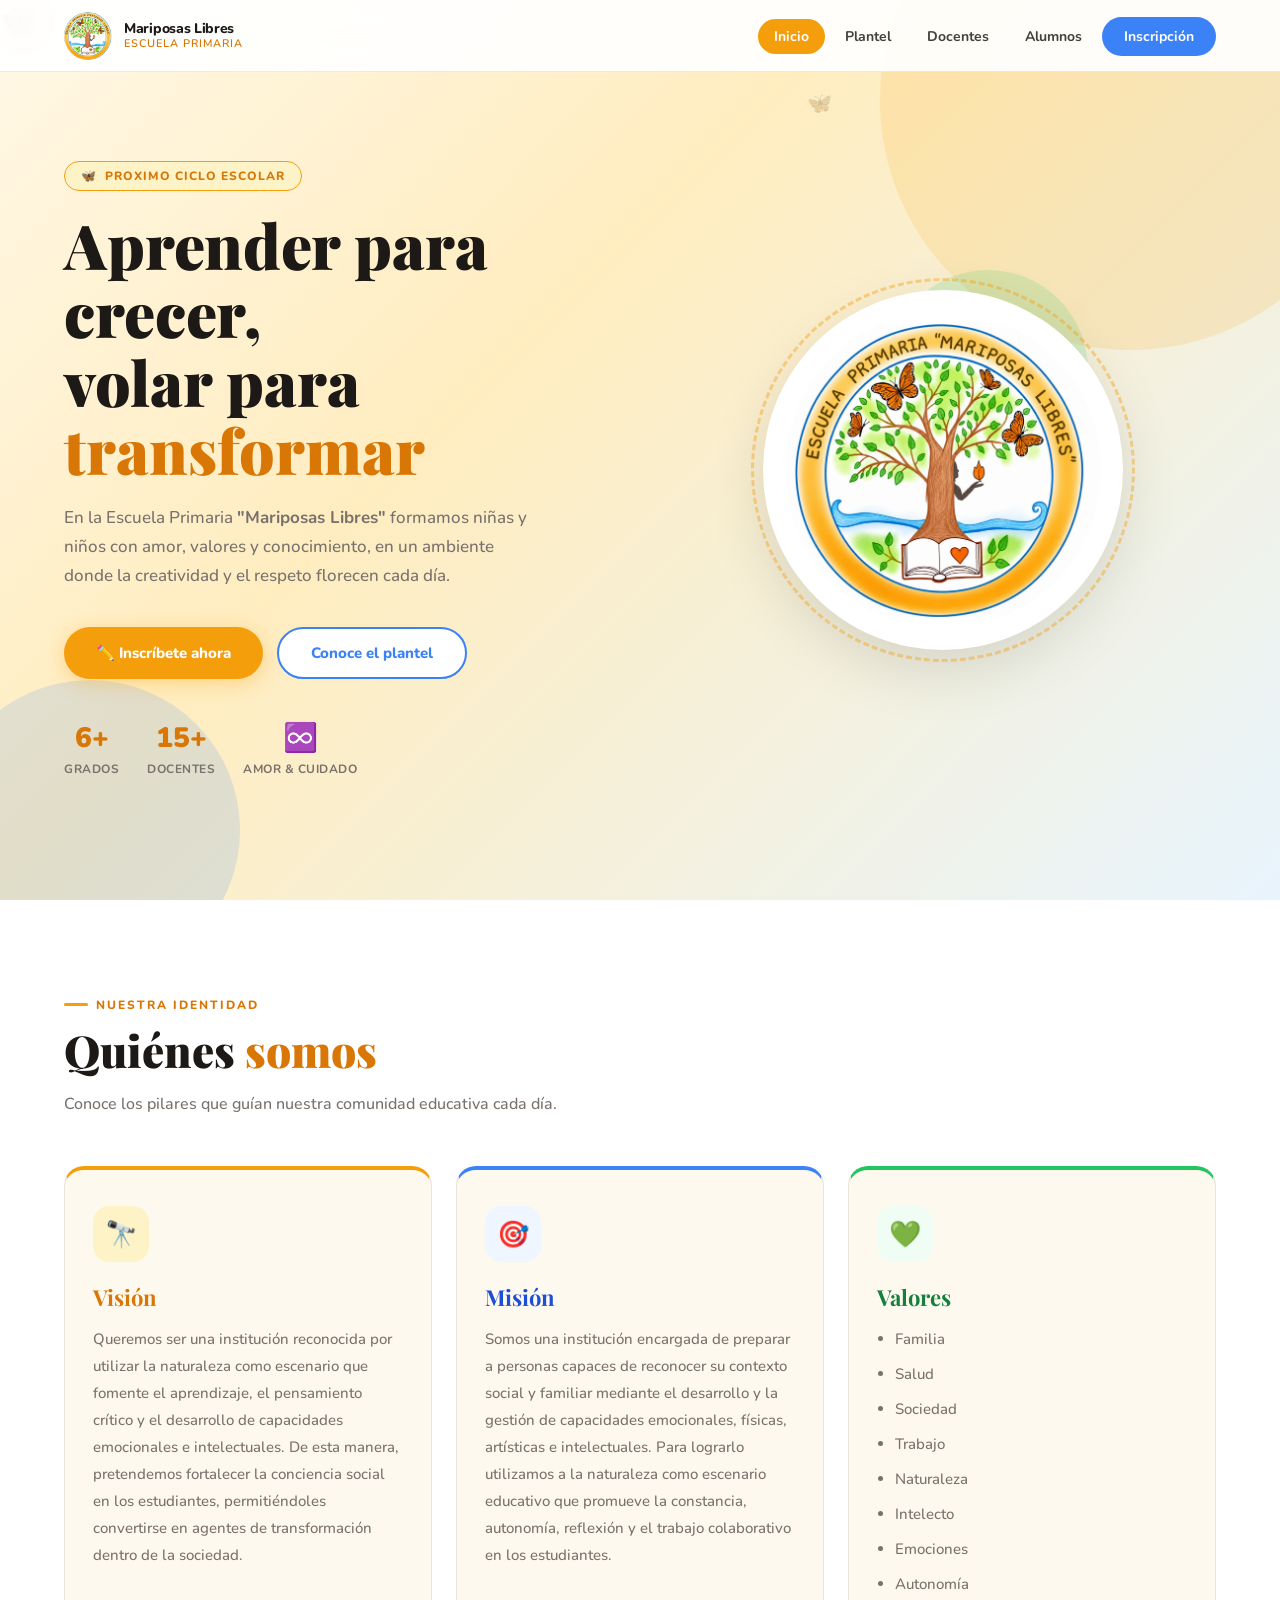
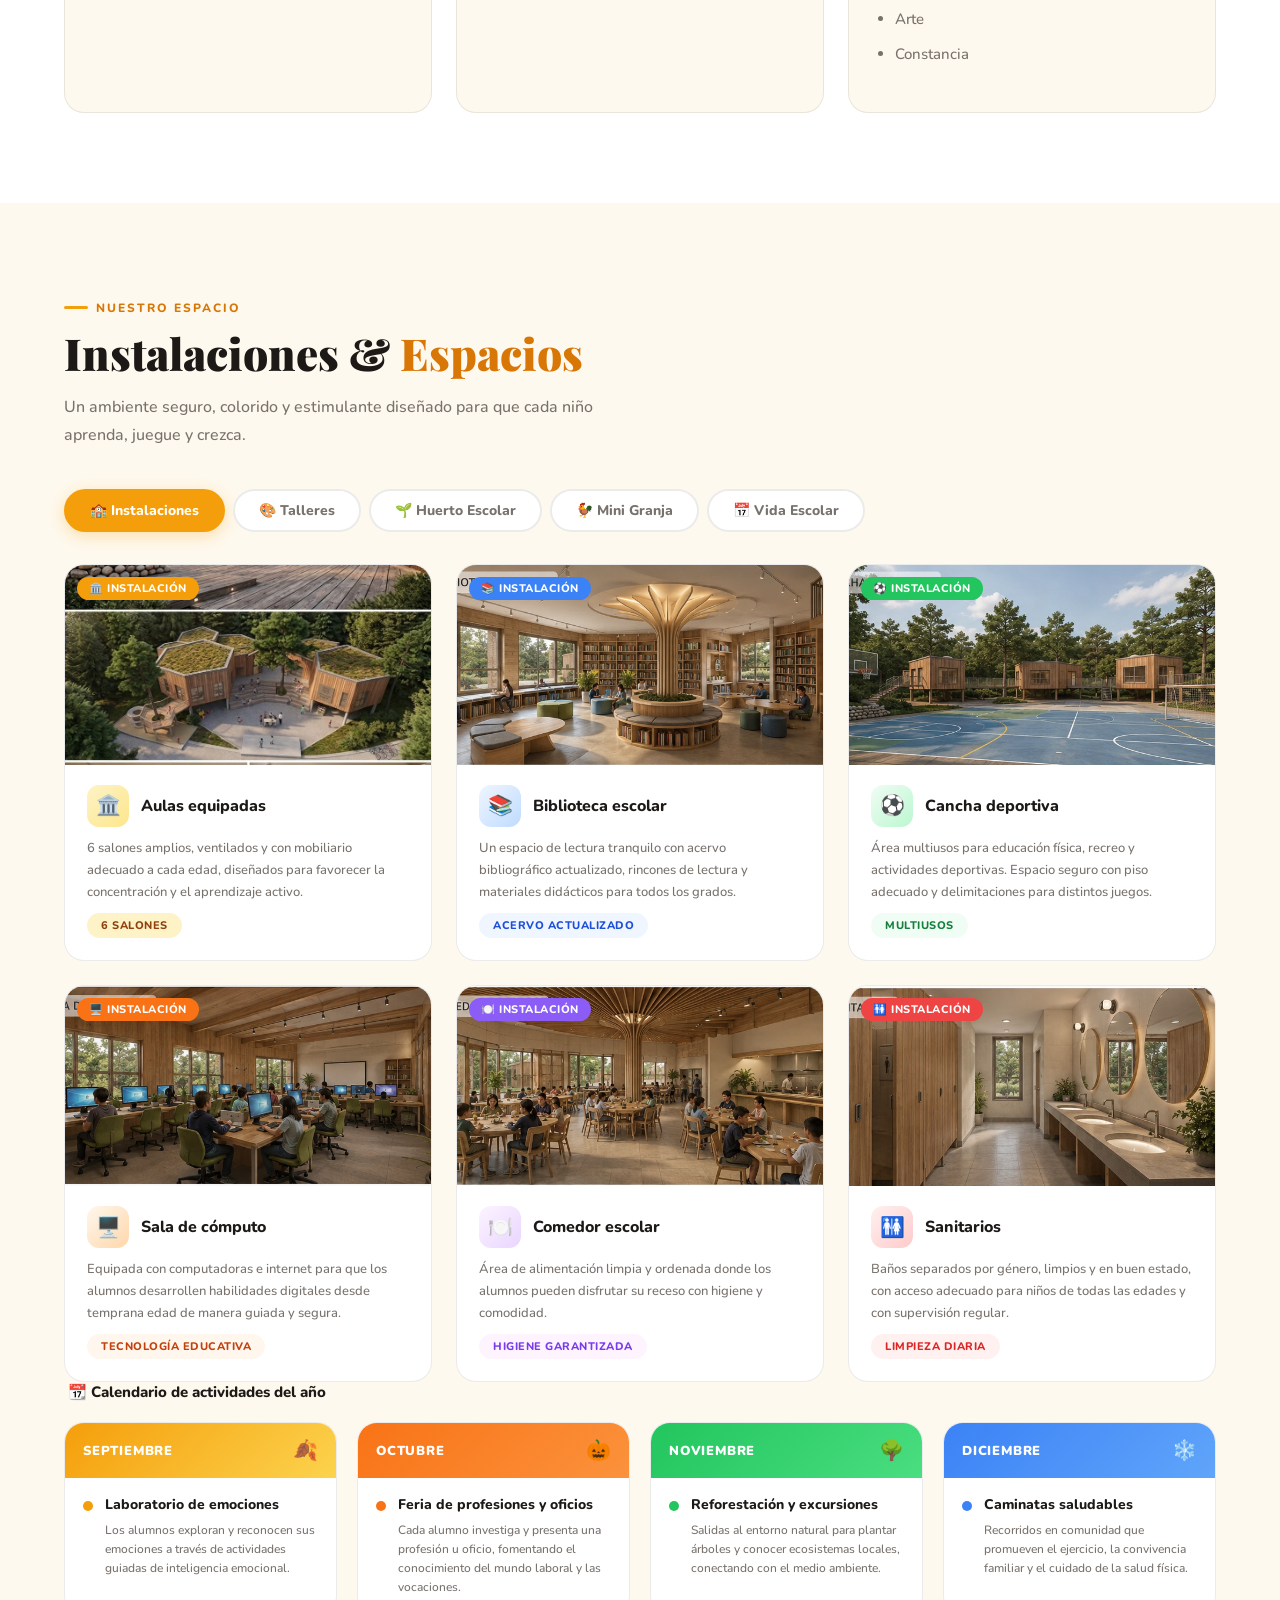
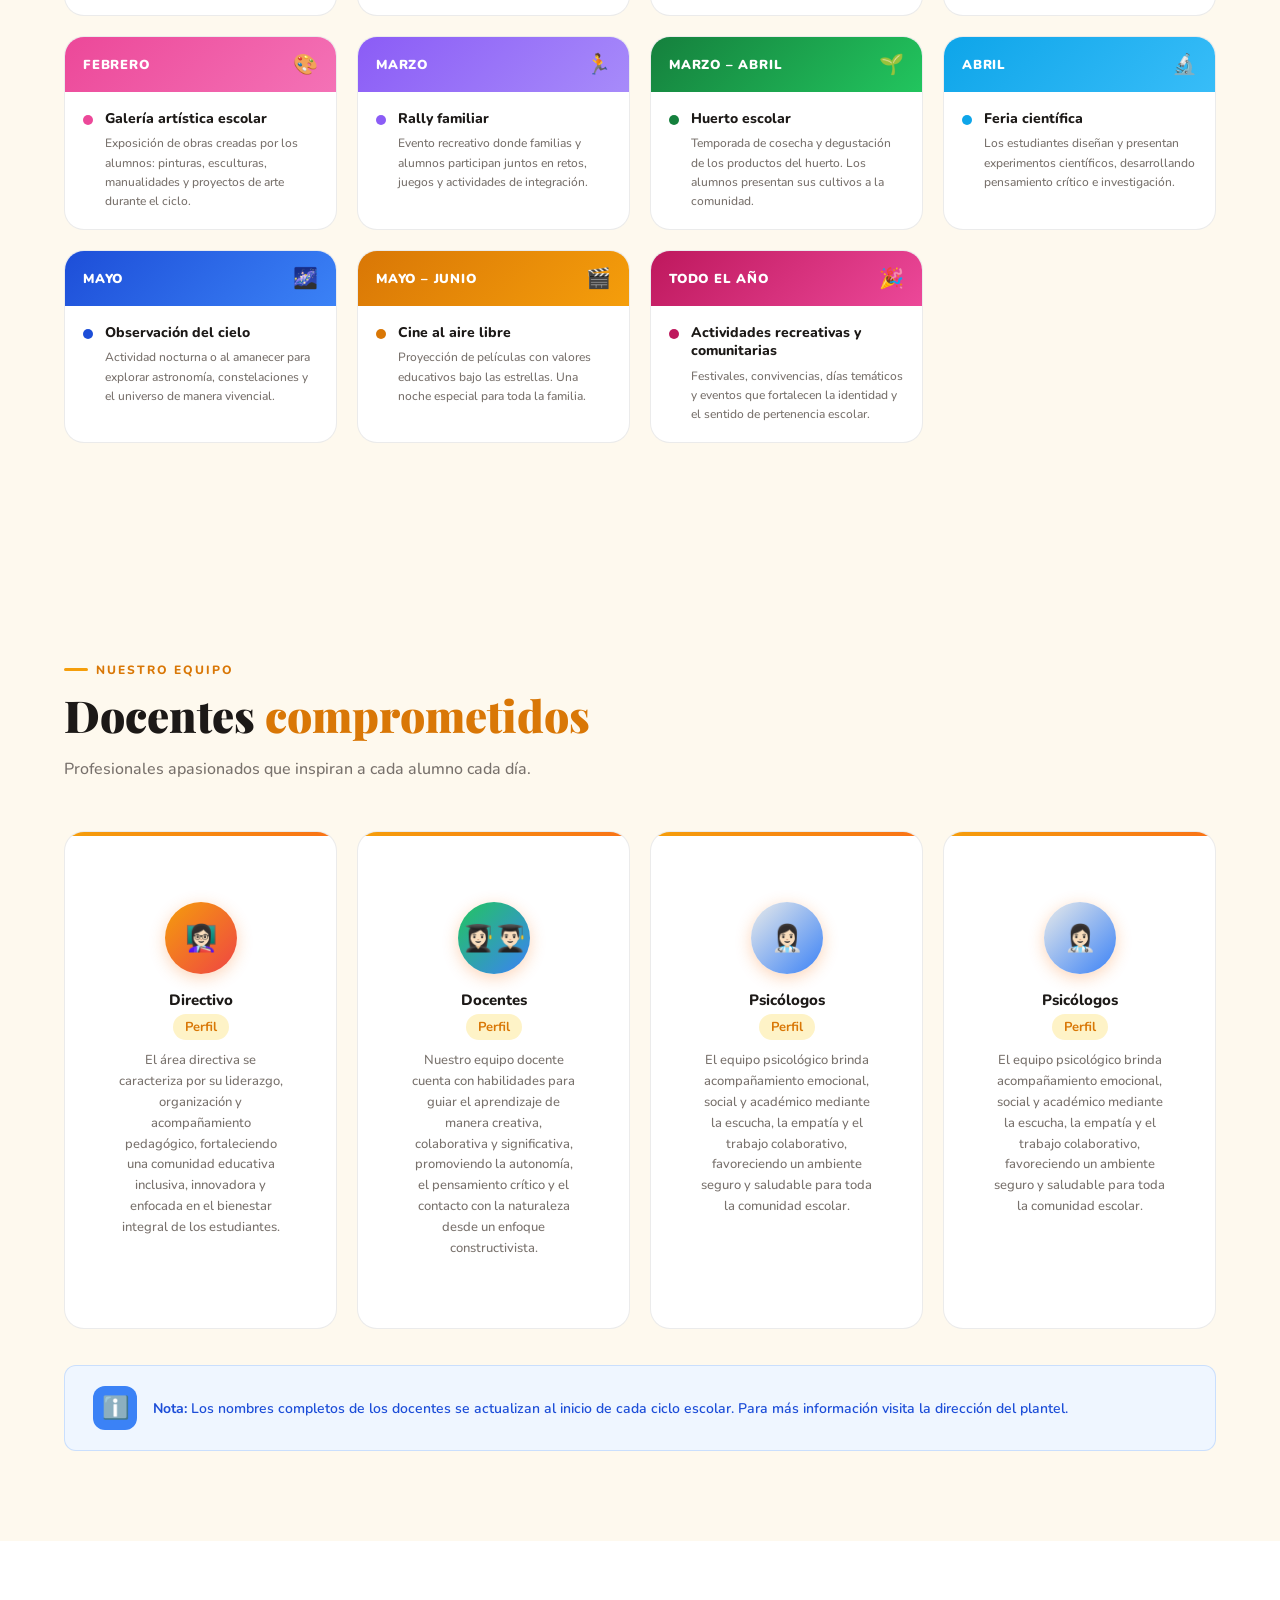
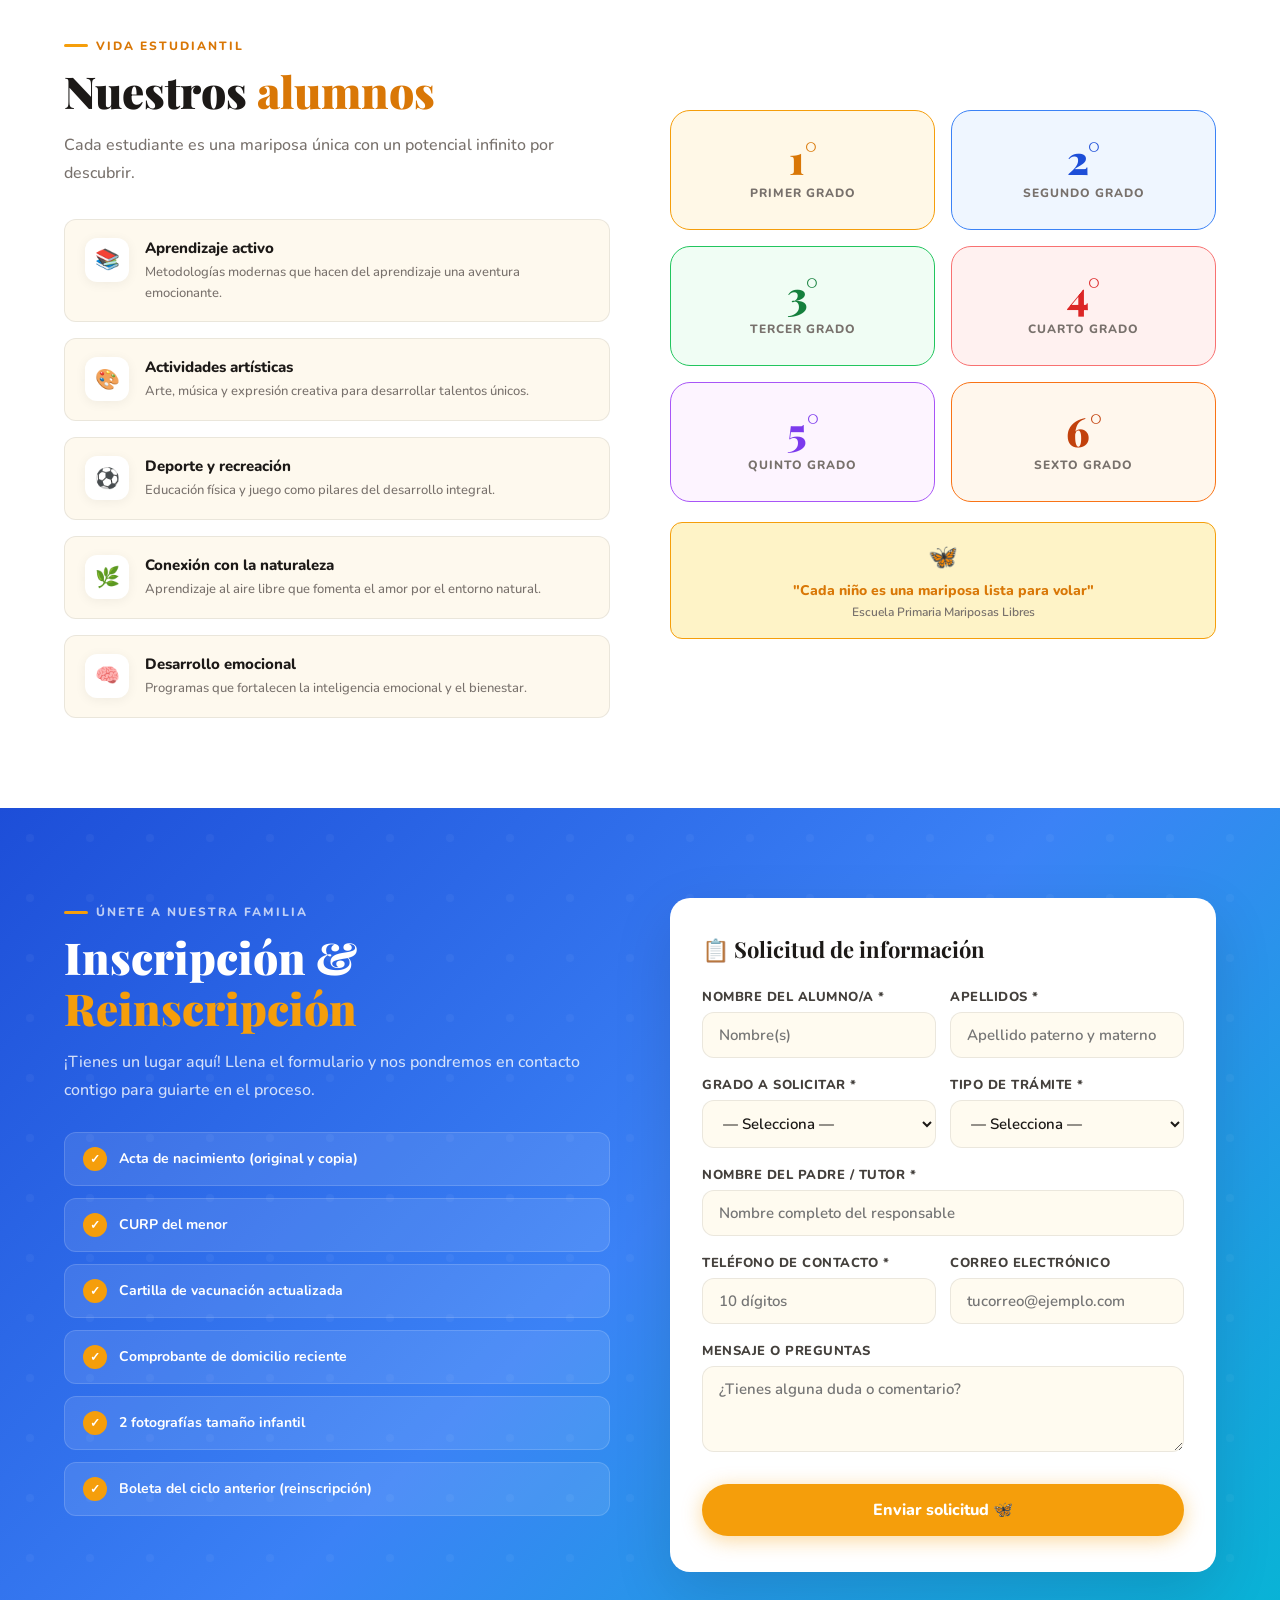
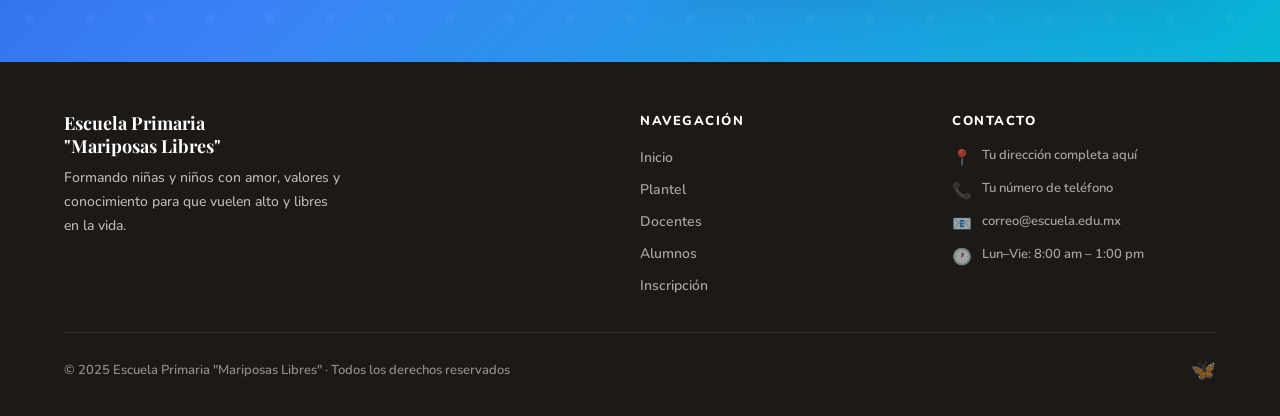
==== index.html @ e12e8c42 "Primera version" ====
<!DOCTYPE html>
<html lang="es">
<head>
  <meta charset="UTF-8">
  <meta name="viewport" content="width=device-width, initial-scale=1.0">
  <title>Escuela Primaria "Mariposas Libres"</title>

  <!-- Google Fonts -->
  <link href="https://fonts.googleapis.com/css2?family=Nunito:wght@400;600;700;800;900&family=Playfair+Display:wght@700;900&display=swap" rel="stylesheet">

  <!-- Estilos -->
  <link rel="stylesheet" href="css/styles.css">
</head>
<body>

<!-- ============================================
     NAVBAR
     ============================================ -->
<nav id="navbar">
  <a href="#home" class="nav-logo">
    <!-- LOGO: cambia "logo.png" por el nombre de tu imagen -->
    <img src="logo.jpeg" alt="Logo Mariposas Libres">
    <div class="nav-logo-text">
      <div class="school-name">Mariposas Libres</div>
      <div class="school-sub">Escuela Primaria</div>
    </div>
  </a>

  <ul class="nav-links" id="navLinks">
    <li><a href="#home"        class="active">Inicio</a></li>
    <li><a href="#plantel"            >Plantel</a></li>
    <li><a href="#docentes"           >Docentes</a></li>
    <li><a href="#alumnos"            >Alumnos</a></li>
    <li><a href="#inscripcion" class="nav-cta">Inscripción</a></li>
  </ul>

  <button class="hamburger" id="hamburger" aria-label="Abrir menú">
    <span></span><span></span><span></span>
  </button>
</nav>


<!-- ============================================
     HERO — SECCIÓN PRINCIPAL
     ============================================ -->
<section id="home">
  <!-- Círculos decorativos de fondo -->
  <div class="hero-deco">
    <div class="hero-deco-circle c1"></div>
    <div class="hero-deco-circle c2"></div>
    <div class="hero-deco-circle c3"></div>
    <div class="butterfly">🦋</div>
    <div class="butterfly">🦋</div>
    <div class="butterfly">🦋</div>
    <div class="butterfly">🦋</div>
  </div>

  <div class="hero-inner">
    <!-- Texto principal -->
    <div class="hero-left">
      <div class="hero-badge">Proximo Ciclo Escolar</div>

      <h1>Aprender para crecer, <br>volar para <span>transformar</span></h1>

      <p class="hero-desc">
        En la Escuela Primaria <strong>"Mariposas Libres"</strong> formamos niñas y niños
        con amor, valores y conocimiento, en un ambiente donde la creatividad
        y el respeto florecen cada día.
      </p>

      <div class="hero-btns">
        <a href="#inscripcion" class="btn-primary">✏️ Inscríbete ahora</a>
        <a href="#plantel"     class="btn-secondary">Conoce el plantel</a>
      </div>

      <!-- Estadísticas — edita los números -->
      <div class="hero-stats">
        <div class="hero-stat">
          <span class="num">6+</span>
          <span class="label">Grados</span>
        </div>
        <div class="hero-stat">
          <span class="num">15+</span>
          <span class="label">Docentes</span>
        </div>
        <div class="hero-stat">
          <span class="num">♾️</span>
          <span class="label">Amor & cuidado</span>
        </div>
      </div>
    </div>

    <!-- Logo animado -->
    <div class="hero-img-wrap">
      <div class="hero-logo-bg">
        <div class="hero-logo-ring"></div>
        <!-- LOGO: cambia "logo.png" por tu imagen real -->
        <img src="logo.jpeg" alt="Escuela Primaria Mariposas Libres">
      </div>
    </div>
  </div>
</section>


<!-- ============================================
     PLANTEL — Visión, Misión, Valores
     ============================================ -->
<section id="plantel">
  <div class="container reveal">
    <div class="section-label">Nuestra identidad</div>
    <h2>Quiénes <span>somos</span></h2>
    <p class="section-sub">Conoce los pilares que guían nuestra comunidad educativa cada día.</p>

    <div class="vmv-grid">

      <!-- VISIÓN ── edita el texto entre <p> </p> -->
      <div class="vmv-card vision">
        <div class="vmv-icon">🔭</div>
        <h3>Visión</h3>
        <p>
        Queremos ser una institución reconocida por utilizar 
        la naturaleza como escenario que fomente el aprendizaje, 
        el pensamiento crítico y el desarrollo de capacidades 
        emocionales e intelectuales. De esta manera, 
        pretendemos fortalecer la conciencia social en los estudiantes, 
        permitiéndoles convertirse en agentes de transformación dentro de la sociedad.
        </p>
      </div>

      <!-- MISIÓN ── edita el texto entre <p> </p> -->
      <div class="vmv-card mision">
        <div class="vmv-icon">🎯</div>
        <h3>Misión</h3>
        <p>
        Somos una institución encargada de preparar a personas capaces de reconocer su contexto social y familiar 
        mediante el desarrollo y la gestión de capacidades emocionales, 
        físicas, artísticas e intelectuales. 
        Para lograrlo utilizamos a la naturaleza como escenario educativo que promueve la constancia, 
        autonomía, reflexión y el trabajo colaborativo en los estudiantes.
        </p>

      </div>

      <!-- VALORES ── agrega o quita <li> según necesites -->
      <div class="vmv-card valores">
        <div class="vmv-icon">💚</div>
        <h3>Valores</h3>
        <ul>
          <li>Familia</li>
          <li>Salud</li>
          <li>Sociedad</li>
          <li>Trabajo</li>
          <li>Naturaleza</li>
          <li>Intelecto</li>
          <li>Emociones</li>
          <li>Autonomía</li>
          <li>Arte</li>
          <li>Constancia</li>
        </ul>
      </div>

    </div>
  </div>
</section>

<!-- ============================================
     INSTALACIONES, TALLERES & HUERTO
     ============================================ -->
<section id="instalaciones">
  <div class="container reveal">
 
    <!-- Encabezado -->
    <div class="section-label">Nuestro espacio</div>
    <h2>Instalaciones & <span>Espacios</span></h2>
    <p class="section-sub">Un ambiente seguro, colorido y estimulante diseñado para que cada niño aprenda, juegue y crezca.</p>
 
    <!-- ── PESTAÑAS DE NAVEGACIÓN ── -->
    <div class="inst-tabs">
      <button class="inst-tab active" onclick="switchTab(event, 'instalaciones-panel')">🏫 Instalaciones</button>
      <button class="inst-tab"        onclick="switchTab(event, 'talleres-panel')">🎨 Talleres</button>
      <button class="inst-tab"        onclick="switchTab(event, 'huerto-panel')">🌱 Huerto Escolar</button>
      <button class="inst-tab"        onclick="switchTab(event, 'granja-panel')">🐓 Mini Granja</button>
      <button class="inst-tab"        onclick="switchTab(event, 'cronograma-panel')">📅 Vida Escolar</button>
    </div>
 
    <!-- ── PANEL 1: INSTALACIONES ── -->
    <div id="instalaciones-panel" class="inst-panel active">
      <div class="inst-grid">
 
        <!-- TARJETA INSTALACIÓN — estructura:
             1. imagen grande arriba  → cambia src="imagenes/aulas.jpg"
             2. icono + título        → emoji y nombre
             3. descripción + etiqueta
        -->
        <div class="inst-card">
          <div class="inst-card-img-wrap">
            <img src="escuela2.jpeg"
                 alt="Aulas equipadas"
                 class="inst-card-img"
                 onerror="this.parentElement.classList.add('no-img')">
            <div class="inst-card-img-placeholder">🏛️<span>Agrega tu foto:<br>imagenes/aulas.jpg</span></div>
            <div class="inst-card-badge" style="background:#F59E0B;">🏛️ Instalación</div>
          </div>
          <div class="inst-card-body">
            <div class="inst-card-title-row">
              <div class="inst-card-icon" style="background:linear-gradient(135deg,#FEF3C7,#FDE68A);">🏛️</div>
              <h4>Aulas equipadas</h4>
            </div>
            <p>6 salones amplios, ventilados y con mobiliario adecuado a cada edad, diseñados para favorecer la concentración y el aprendizaje activo.</p>
            <div class="inst-tag" style="background:#FEF3C7; color:#92400E;">6 salones</div>
          </div>
        </div>
 
        <div class="inst-card">
          <div class="inst-card-img-wrap">
            <img src="bibioteca.png"
                 alt="Biblioteca escolar"
                 class="inst-card-img"
                 onerror="this.parentElement.classList.add('no-img')">
            <div class="inst-card-img-placeholder">📚<span>Agrega tu foto:<br>imagenes/biblioteca.jpg</span></div>
            <div class="inst-card-badge" style="background:#3B82F6;">📚 Instalación</div>
          </div>
          <div class="inst-card-body">
            <div class="inst-card-title-row">
              <div class="inst-card-icon" style="background:linear-gradient(135deg,#EFF6FF,#BFDBFE);">📚</div>
              <h4>Biblioteca escolar</h4>
            </div>
            <p>Un espacio de lectura tranquilo con acervo bibliográfico actualizado, rincones de lectura y materiales didácticos para todos los grados.</p>
            <div class="inst-tag" style="background:#EFF6FF; color:#1D4ED8;">Acervo actualizado</div>
          </div>
        </div>
 
        <div class="inst-card">
          <div class="inst-card-img-wrap">
            <img src="CanchaDeportiva.png"
                 alt="Cancha deportiva"
                 class="inst-card-img"
                 onerror="this.parentElement.classList.add('no-img')">
            <div class="inst-card-img-placeholder">⚽<span>Agrega tu foto:<br>imagenes/cancha.jpg</span></div>
            <div class="inst-card-badge" style="background:#22C55E;">⚽ Instalación</div>
          </div>
          <div class="inst-card-body">
            <div class="inst-card-title-row">
              <div class="inst-card-icon" style="background:linear-gradient(135deg,#F0FDF4,#BBF7D0);">⚽</div>
              <h4>Cancha deportiva</h4>
            </div>
            <p>Área multiusos para educación física, recreo y actividades deportivas. Espacio seguro con piso adecuado y delimitaciones para distintos juegos.</p>
            <div class="inst-tag" style="background:#F0FDF4; color:#15803D;">Multiusos</div>
          </div>
        </div>
 
        <div class="inst-card">
          <div class="inst-card-img-wrap">
            <img src="SalaDeComputo.png"
                 alt="Sala de cómputo"
                 class="inst-card-img"
                 onerror="this.parentElement.classList.add('no-img')">
            <div class="inst-card-img-placeholder">🖥️<span>Agrega tu foto:<br>imagenes/computo.jpg</span></div>
            <div class="inst-card-badge" style="background:#F97316;">🖥️ Instalación</div>
          </div>
          <div class="inst-card-body">
            <div class="inst-card-title-row">
              <div class="inst-card-icon" style="background:linear-gradient(135deg,#FFF7ED,#FED7AA);">🖥️</div>
              <h4>Sala de cómputo</h4>
            </div>
            <p>Equipada con computadoras e internet para que los alumnos desarrollen habilidades digitales desde temprana edad de manera guiada y segura.</p>
            <div class="inst-tag" style="background:#FFF7ED; color:#C2410C;">Tecnología educativa</div>
          </div>
        </div>
 
        <div class="inst-card">
          <div class="inst-card-img-wrap">
            <img src="ComedorEscolar.png"
                 alt="Comedor escolar"
                 class="inst-card-img"
                 onerror="this.parentElement.classList.add('no-img')">
            <div class="inst-card-img-placeholder">🍽️<span>Agrega tu foto:<br>imagenes/comedor.jpg</span></div>
            <div class="inst-card-badge" style="background:#8B5CF6;">🍽️ Instalación</div>
          </div>
          <div class="inst-card-body">
            <div class="inst-card-title-row">
              <div class="inst-card-icon" style="background:linear-gradient(135deg,#FDF4FF,#E9D5FF);">🍽️</div>
              <h4>Comedor escolar</h4>
            </div>
            <p>Área de alimentación limpia y ordenada donde los alumnos pueden disfrutar su receso con higiene y comodidad.</p>
            <div class="inst-tag" style="background:#FDF4FF; color:#7C3AED;">Higiene garantizada</div>
          </div>
        </div>
 
        <div class="inst-card">
          <div class="inst-card-img-wrap">
            <img src="sanitarios.png"
                 alt="Sanitarios"
                 class="inst-card-img"
                 onerror="this.parentElement.classList.add('no-img')">
            <div class="inst-card-img-placeholder">🚻<span>Agrega tu foto:<br>imagenes/sanitarios.jpg</span></div>
            <div class="inst-card-badge" style="background:#EF4444;">🚻 Instalación</div>
          </div>
          <div class="inst-card-body">
            <div class="inst-card-title-row">
              <div class="inst-card-icon" style="background:linear-gradient(135deg,#FFF1F0,#FECACA);">🚻</div>
              <h4>Sanitarios</h4>
            </div>
            <p>Baños separados por género, limpios y en buen estado, con acceso adecuado para niños de todas las edades y con supervisión regular.</p>
            <div class="inst-tag" style="background:#FFF1F0; color:#DC2626;">Limpieza diaria</div>
          </div>
        </div>
 
      </div>
    </div><!-- /instalaciones-panel -->
 
    <!-- ── PANEL 2: TALLERES ── -->
    <div id="talleres-panel" class="inst-panel">
      <div class="talleres-intro">
        <p>Los talleres son espacios de aprendizaje experiencial donde los alumnos desarrollan habilidades creativas, técnicas y sociales más allá del aula.</p>
      </div>
      <div class="talleres-grid">
 
        <div class="taller-card" style="--taller-color:#F59E0B; --taller-bg:#FEF3C7;">
          <div class="taller-card-img-wrap">
            <img src="arte.jpeg" alt="Taller de Arte" class="taller-card-img" onerror="this.parentElement.classList.add('no-img')">
            <div class="inst-card-img-placeholder">🎨<span>imagenes/taller-arte.jpg</span></div>
          </div>
          <div class="taller-header">
            <span class="taller-emoji">🎨</span>
            <div>
              <div class="taller-nombre">Arte y creatividad</div>
              <div class="taller-nivel">Todos los grados</div>
            </div>
          </div>
          <p class="taller-desc">Espacio para desarrollar la imaginación, la expresión artística y la creatividad mediante
pintura, dibujo, música y actividades manuales.</p>
          <div class="taller-chips">
            <span>Pintura</span><span>Dibujo</span><span>Manualidades</span>
          </div>
        </div>
 
        <div class="taller-card" style="--taller-color:#3B82F6; --taller-bg:#EFF6FF;">
          <div class="taller-card-img-wrap">
            <img src="ciencias.jpeg" alt="Taller de Computación" class="taller-card-img" onerror="this.parentElement.classList.add('no-img')">
            <div class="inst-card-img-placeholder">💻<span>imagenes/taller-computo.jpg</span></div>
          </div>
          <div class="taller-header">
            <span class="taller-emoji">🔬</span>
            <div>
              <div class="taller-nombre">Ciencias y experimentación</div>
              <div class="taller-nivel">Todos los grados</div>
            </div>
          </div>
          <p class="taller-desc">Actividades enfocadas en la observación, exploración y comprensión del entorno natural
mediante experiencias prácticas.</p>
          <div class="taller-chips">
            <span>Tecnología</span><span>Digital</span><span>Aprendizaje lúdico</span>
          </div>
        </div>
 
        <div class="taller-card" style="--taller-color:#22C55E; --taller-bg:#F0FDF4;">
          <div class="taller-card-img-wrap">
            <img src="sustentable.jpeg" alt="Taller de Música" class="taller-card-img" onerror="this.parentElement.classList.add('no-img')">
            <div class="inst-card-img-placeholder">🎵<span>imagenes/taller-musica.jpg</span></div>
          </div>
          <div class="taller-header">
            <span class="taller-emoji">🌱</span>
            <div>
              <div class="taller-nombre">Vida sustentable</div>
              <div class="taller-nivel">Todos los grados</div>
            </div>
          </div>
          <p class="taller-desc">Proyectos y actividades relacionadas con el cuidado del medio ambiente y la conciencia
ecológica.</p>
          <div class="taller-chips">
            <span>Ritmo</span><span>Instrumentos</span><span>Canto</span>
          </div>
        </div>
 
        <div class="taller-card" style="--taller-color:#EC4899; --taller-bg:#FDF2F8;">
          <div class="taller-card-img-wrap">
            <img src="emprendimiento.jpeg" alt="Taller de Danza" class="taller-card-img" onerror="this.parentElement.classList.add('no-img')">
            <div class="inst-card-img-placeholder">🤸<span>imagenes/taller-danza.jpg</span></div>
          </div>
          <div class="taller-header">
            <span class="taller-emoji">📊</span>
            <div>
              <div class="taller-nombre">Emprendimiento</div>
              <div class="taller-nivel">Todos los grados</div>
            </div>
          </div>
          <p class="taller-desc">Experiencias que fortalecen la autonomía, la toma de decisiones y el trabajo colaborativo.</p>
          <div class="taller-chips">
            <span>Danza</span><span>Expresión corporal</span><span>Coordinación</span>
          </div>
        </div>
 
        <div class="taller-card" style="--taller-color:#F97316; --taller-bg:#FFF7ED;">
          <div class="taller-card-img-wrap">
            <img src="fisica.jpeg" alt="Taller de Ciencias" class="taller-card-img" onerror="this.parentElement.classList.add('no-img')">
            <div class="inst-card-img-placeholder">🔬<span>imagenes/taller-ciencias.jpg</span></div>
          </div>
          <div class="taller-header">
            <span class="taller-emoji">🏃🏻</span>
            <div>
              <div class="taller-nombre">Actividad física y deporte</div>
              <div class="taller-nivel">Todos los grados</div>
            </div>
          </div>
          <p class="taller-desc">Promovemos hábitos saludables mediante actividades deportivas y recreativas en un
ambiente participativo e inclusivo.</p>
          <div class="taller-chips">
            <span>Experimentos</span><span>Naturaleza</span><span>Observación</span>
          </div>
        </div>
 
        <div class="taller-card" style="--taller-color:#8B5CF6; --taller-bg:#F5F3FF;">
          <div class="taller-card-img-wrap">
            <img src="emocional.jpeg" alt="Club de Lectura" class="taller-card-img" onerror="this.parentElement.classList.add('no-img')">
            <div class="inst-card-img-placeholder">📖<span>imagenes/taller-lectura.jpg</span></div>
          </div>
          <div class="taller-header">
            <span class="taller-emoji">🧠</span>
            <div>
              <div class="taller-nombre">Educación Emocional</div>
              <div class="taller-nivel">Todos los grados</div>
            </div>
          </div>
          <p class="taller-desc">Actividades diseñadas para fortalecer el reconocimiento, manejo y expresión de emociones.</p>
          <div class="taller-chips">
            <span>Lectura</span><span>Comprensión</span><span>Imaginación</span>
          </div>
        </div>
 
      </div>
    </div><!-- /talleres-panel -->
 
    <!-- ── PANEL 3: HUERTO ── -->
    <div id="huerto-panel" class="inst-panel">
      <div class="huerto-inner">
 
        <!-- Columna izquierda -->
        <div class="huerto-content">
          <!-- FOTO PRINCIPAL DEL HUERTO -->
          <div class="huerto-foto-principal">
            <img src="huerto.jpeg"
                 alt="Huerto escolar"
                 onerror="this.parentElement.classList.add('no-img')">
            <div class="inst-card-img-placeholder">🌱<span>imagenes/huerto-principal.jpg</span></div>
          </div>
          <div class="huerto-badge">🌱 Proyecto Sustentable</div>
          <h3 style="font-family:'Playfair Display',serif; font-size:28px; font-weight:900; color:var(--green-deep); margin:12px 0;">Huerto Escolar<br><span style="color:var(--amber-dark);">"Semillas de Futuro"</span></h3>
          <p style="font-size:15px; font-weight:500; color:var(--text-soft); line-height:1.8; margin-bottom:24px;">
El huerto escolar es un espacio de aprendizaje activo y
significativo donde los estudiantes participan directamente
en el cuidado y mantenimiento de áreas de cultivo. Su
finalidad es acercar a los alumnos a experiencias reales
relacionadas con la naturaleza, la sustentabilidad y el
trabajo colaborativo, favoreciendo el aprendizaje mediante
la práctica y la observación.          </p>
 
          <div class="huerto-beneficios">
            <div class="huerto-ben-item">
              <div class="huerto-ben-icon">🌿</div>
              <div>
                <strong>Conexión con la naturaleza</strong>
                <p>Los niños observan el ciclo de vida de las plantas y comprenden su relación con el medio ambiente.</p>
              </div>
            </div>
            <div class="huerto-ben-item">
              <div class="huerto-ben-icon">🥕</div>
              <div>
                <strong>Alimentación saludable</strong>
                <p>Aprenden a valorar los alimentos que consumen y la importancia de comer verduras y frutas frescas.</p>
              </div>
            </div>
            <div class="huerto-ben-item">
              <div class="huerto-ben-icon">🤲</div>
              <div>
                <strong>Responsabilidad y cuidado</strong>
                <p>Cada grupo cuida su parcela del huerto, fomentando la disciplina, el compromiso y el trabajo colaborativo.</p>
              </div>
            </div>
            <div class="huerto-ben-item">
              <div class="huerto-ben-icon">♻️</div>
              <div>
                <strong>Conciencia ecológica</strong>
                <p>Practicamos composta, ahorro de agua y reciclaje integrando la sustentabilidad en el día a día escolar.</p>
              </div>
            </div>
          </div>
        </div>
 
        <!-- Columna derecha — qué sembramos -->
        <div class="huerto-plantas">
          <div class="huerto-plantas-title">🌻 ¿Qué sembramos?</div>
          <div class="plantas-grid">
            <div class="planta-item">🍅<span>Tomate</span></div>
            <div class="planta-item">🌶️<span>Chile</span></div>
            <div class="planta-item">🥬<span>Lechuga</span></div>
            <div class="planta-item">🌿<span>Hierbabuena</span></div>
            <div class="planta-item">🥕<span>Zanahoria</span></div>
            <div class="planta-item">🌻<span>Girasol</span></div>
            <div class="planta-item">🫚<span>Cilantro</span></div>
            <div class="planta-item">🧅<span>Cebolla</span></div>
            <div class="planta-item">🫛<span>Frijol</span></div>
          </div>
 
          <div class="huerto-ciclo">
            <div class="huerto-ciclo-title">📅 Ciclo del huerto</div>
            <div class="ciclo-step"><span class="ciclo-dot" style="background:#22C55E;"></span><strong>Sep – Oct</strong> · Preparación de tierra y siembra</div>
            <div class="ciclo-step"><span class="ciclo-dot" style="background:#3B82F6;"></span><strong>Nov – Ene</strong> · Riego, cuidado y observación</div>
            <div class="ciclo-step"><span class="ciclo-dot" style="background:#F59E0B;"></span><strong>Feb – Mar</strong> · Cosecha y degustación</div>
            <div class="ciclo-step"><span class="ciclo-dot" style="background:#EC4899;"></span><strong>Abr – Jun</strong> · Composta y nueva siembra</div>
          </div>
 
          <!-- GALERÍA DE FOTOS DEL HUERTO -->
          <div class="huerto-galeria">
            <div class="huerto-galeria-titulo">📸 Galería del huerto</div>
            <div class="huerto-galeria-grid">
              <div class="huerto-gal-item">
                <img src="huerto.jpeg" alt="Huerto 1" onerror="this.parentElement.classList.add('no-img')">
                <div class="inst-card-img-placeholder" style="height:100px; font-size:20px;">🌿<span style="font-size:10px;">huerto1.jpg</span></div>
              </div>
              <div class="huerto-gal-item">
                <img src="imagenes/huerto2.jpg" alt="Huerto 2" onerror="this.parentElement.classList.add('no-img')">
                <div class="inst-card-img-placeholder" style="height:100px; font-size:20px;">🥕<span style="font-size:10px;">huerto2.jpg</span></div>
              </div>
              <div class="huerto-gal-item">
                <img src="imagenes/huerto3.jpg" alt="Huerto 3" onerror="this.parentElement.classList.add('no-img')">
                <div class="inst-card-img-placeholder" style="height:100px; font-size:20px;">🌻<span style="font-size:10px;">huerto3.jpg</span></div>
              </div>
            </div>
          </div>
        </div>
 
      </div>
    </div><!-- /huerto-panel -->
        <!-- ── PANEL 4: MINI GRANJA ── -->
    <div id="granja-panel" class="inst-panel">
      <div class="huerto-inner">
 
        <!-- Columna izquierda — foto + descripción + beneficios -->
        <div class="huerto-content">
 
          <!-- FOTO PRINCIPAL DE LA GRANJA -->
          <div class="huerto-foto-principal granja-foto">
            <img src="granja.jpeg"
                 alt="Mini Granja Escolar"
                 onerror="this.parentElement.classList.add('no-img')">
            <div class="inst-card-img-placeholder">🐓<span>imagenes/granja-principal.jpg</span></div>
          </div>
 
          <div class="huerto-badge" style="background:#FFF7ED; border-color:#F97316; color:#C2410C;">🐓 Proyecto de Vida Animal</div>
 
          <h3 style="font-family:'Playfair Display',serif; font-size:28px; font-weight:900; color:#C2410C; margin:12px 0;">
            Mini Granja<br><span style="color:var(--amber-dark);">"Amigos del Campo"</span>
          </h3>
          <p style="font-size:15px; font-weight:500; color:var(--text-soft); line-height:1.8; margin-bottom:24px;">
Uno de los elementos que distingue a nuestra institución es
la mini granja educativa, un espacio pedagógico innovador
y vivencial donde los estudiantes aprenden mediante el
contacto directo con los animales y el entorno natural.          </p>
 
          <div class="huerto-beneficios">
            <div class="huerto-ben-item" style="background:#FFF7ED; border-color:rgba(249,115,22,0.2);">
              <div class="huerto-ben-icon">💛</div>
              <div>
                <strong style="color:#C2410C;">Empatía y amor animal</strong>
                <p>Al cuidar a los animales los niños desarrollan sensibilidad, respeto por la vida y vínculos afectivos positivos.</p>
              </div>
            </div>
            <div class="huerto-ben-item" style="background:#FFF7ED; border-color:rgba(249,115,22,0.2);">
              <div class="huerto-ben-icon">🌾</div>
              <div>
                <strong style="color:#C2410C;">Conocimiento del campo</strong>
                <p>Aprenden de dónde vienen los alimentos, cómo viven los animales y cuál es su papel en el ecosistema rural.</p>
              </div>
            </div>
            <div class="huerto-ben-item" style="background:#FFF7ED; border-color:rgba(249,115,22,0.2);">
              <div class="huerto-ben-icon">🤝</div>
              <div>
                <strong style="color:#C2410C;">Trabajo en equipo</strong>
                <p>Cada grupo tiene turnos de cuidado y alimentación, fomentando la cooperación y la responsabilidad compartida.</p>
              </div>
            </div>
            <div class="huerto-ben-item" style="background:#FFF7ED; border-color:rgba(249,115,22,0.2);">
              <div class="huerto-ben-icon">🧠</div>
              <div>
                <strong style="color:#C2410C;">Aprendizaje vivencial</strong>
                <p>La granja se conecta con contenidos de ciencias naturales, biología y educación ambiental de forma práctica.</p>
              </div>
            </div>
          </div>
        </div>
 
        <!-- Columna derecha — animales + actividades + galería -->
        <div class="huerto-plantas">
 
          <div class="huerto-plantas-title" style="color:#C2410C;">🐾 Nuestros animales</div>
          <div class="plantas-grid">
            <div class="planta-item" style="background:#FFF7ED; border-color:rgba(249,115,22,0.25);">
              🐔<span style="color:#C2410C;">Gallinas</span>
            </div>
            <div class="planta-item" style="background:#FFF7ED; border-color:rgba(249,115,22,0.25);">
              🐣<span style="color:#C2410C;">Pollitos</span>
            </div>
            <div class="planta-item" style="background:#FFF7ED; border-color:rgba(249,115,22,0.25);">
              🐇<span style="color:#C2410C;">Conejos</span>
            </div>
            <div class="planta-item" style="background:#FFF7ED; border-color:rgba(249,115,22,0.25);">
              🐑<span style="color:#C2410C;">Borregos</span>
            </div>
            <div class="planta-item" style="background:#FFF7ED; border-color:rgba(249,115,22,0.25);">
              🐦<span style="color:#C2410C;">Palomas</span>
            </div>
            <div class="planta-item" style="background:#FFF7ED; border-color:rgba(249,115,22,0.25);">
              🦆<span style="color:#C2410C;">Patos</span>
            </div>
            <div class="planta-item" style="background:#FFF7ED; border-color:rgba(249,115,22,0.25);">
              🐖<span style="color:#C2410C;">Cerdito</span>
            </div>
            <div class="planta-item" style="background:#FFF7ED; border-color:rgba(249,115,22,0.25);">
              🐐<span style="color:#C2410C;">Cabra</span>
            </div>
            <div class="planta-item" style="background:#FFF7ED; border-color:rgba(249,115,22,0.25);">
              🐛<span style="color:#C2410C;">Lombrices</span>
            </div>
          </div>
 
          <!-- Actividades del ciclo -->
          <div class="huerto-ciclo">
            <div class="huerto-ciclo-title" style="color:#C2410C;">📅 Actividades del año</div>
            <div class="ciclo-step">
              <span class="ciclo-dot" style="background:#F97316;"></span>
              <strong>Sep – Nov</strong> · Bienvenida a los animales y asignación de grupos
            </div>
            <div class="ciclo-step">
              <span class="ciclo-dot" style="background:#F59E0B;"></span>
              <strong>Dic – Feb</strong> · Cuidado diario: alimentación y limpieza de corrales
            </div>
            <div class="ciclo-step">
              <span class="ciclo-dot" style="background:#22C55E;"></span>
              <strong>Mar – Abr</strong> · Observación de ciclos: huevos, crías y crecimiento
            </div>
            <div class="ciclo-step">
              <span class="ciclo-dot" style="background:#3B82F6;"></span>
              <strong>May – Jun</strong> · Feria de la granja y presentación a padres de familia
            </div>
          </div>
 
          <!-- Galería de fotos de la granja -->
          <div class="huerto-galeria">
            <div class="huerto-galeria-titulo">📸 Galería de la granja</div>
            <div class="huerto-galeria-grid">
              <div class="huerto-gal-item">
                <img src="imagenes/granja1.jpg" alt="Mini Granja 1" onerror="this.parentElement.classList.add('no-img')">
                <div class="inst-card-img-placeholder" style="height:100px; font-size:20px;">🐔<span style="font-size:10px;">granja1.jpg</span></div>
              </div>
              <div class="huerto-gal-item">
                <img src="imagenes/granja2.jpg" alt="Mini Granja 2" onerror="this.parentElement.classList.add('no-img')">
                <div class="inst-card-img-placeholder" style="height:100px; font-size:20px;">🐇<span style="font-size:10px;">granja2.jpg</span></div>
              </div>
              <div class="huerto-gal-item">
                <img src="imagenes/granja3.jpg" alt="Mini Granja 3" onerror="this.parentElement.classList.add('no-img')">
                <div class="inst-card-img-placeholder" style="height:100px; font-size:20px;">🐑<span style="font-size:10px;">granja3.jpg</span></div>
              </div>
            </div>
          </div>
 
        </div><!-- /huerto-plantas -->
      </div>
    </div><!-- /granja-panel -->
 
                  <!-- Línea de tiempo del año escolar -->
      <div class="crono-timeline-label">📆 Calendario de actividades del año</div>
      <div class="crono-timeline">
 
        <div class="crono-mes">
          <div class="crono-mes-header" style="background:linear-gradient(135deg,#F59E0B,#FCD34D);">
            <span class="crono-mes-nombre">Septiembre</span>
            <span class="crono-mes-emoji">🍂</span>
          </div>
          <div class="crono-mes-body">
            <div class="crono-act">
              <span class="crono-act-dot" style="background:#F59E0B;"></span>
              <div>
                <strong>Laboratorio de emociones</strong>
                <p>Los alumnos exploran y reconocen sus emociones a través de actividades guiadas de inteligencia emocional.</p>
              </div>
            </div>
          </div>
        </div>
 
        <div class="crono-mes">
          <div class="crono-mes-header" style="background:linear-gradient(135deg,#F97316,#FB923C);">
            <span class="crono-mes-nombre">Octubre</span>
            <span class="crono-mes-emoji">🎃</span>
          </div>
          <div class="crono-mes-body">
            <div class="crono-act">
              <span class="crono-act-dot" style="background:#F97316;"></span>
              <div>
                <strong>Feria de profesiones y oficios</strong>
                <p>Cada alumno investiga y presenta una profesión u oficio, fomentando el conocimiento del mundo laboral y las vocaciones.</p>
              </div>
            </div>
          </div>
        </div>
 
        <div class="crono-mes">
          <div class="crono-mes-header" style="background:linear-gradient(135deg,#22C55E,#4ADE80);">
            <span class="crono-mes-nombre">Noviembre</span>
            <span class="crono-mes-emoji">🌳</span>
          </div>
          <div class="crono-mes-body">
            <div class="crono-act">
              <span class="crono-act-dot" style="background:#22C55E;"></span>
              <div>
                <strong>Reforestación y excursiones</strong>
                <p>Salidas al entorno natural para plantar árboles y conocer ecosistemas locales, conectando con el medio ambiente.</p>
              </div>
            </div>
          </div>
        </div>
 
        <div class="crono-mes">
          <div class="crono-mes-header" style="background:linear-gradient(135deg,#3B82F6,#60A5FA);">
            <span class="crono-mes-nombre">Diciembre</span>
            <span class="crono-mes-emoji">❄️</span>
          </div>
          <div class="crono-mes-body">
            <div class="crono-act">
              <span class="crono-act-dot" style="background:#3B82F6;"></span>
              <div>
                <strong>Caminatas saludables</strong>
                <p>Recorridos en comunidad que promueven el ejercicio, la convivencia familiar y el cuidado de la salud física.</p>
              </div>
            </div>
          </div>
        </div>
 
        <div class="crono-mes">
          <div class="crono-mes-header" style="background:linear-gradient(135deg,#EC4899,#F472B6);">
            <span class="crono-mes-nombre">Febrero</span>
            <span class="crono-mes-emoji">🎨</span>
          </div>
          <div class="crono-mes-body">
            <div class="crono-act">
              <span class="crono-act-dot" style="background:#EC4899;"></span>
              <div>
                <strong>Galería artística escolar</strong>
                <p>Exposición de obras creadas por los alumnos: pinturas, esculturas, manualidades y proyectos de arte durante el ciclo.</p>
              </div>
            </div>
          </div>
        </div>
 
        <div class="crono-mes">
          <div class="crono-mes-header" style="background:linear-gradient(135deg,#8B5CF6,#A78BFA);">
            <span class="crono-mes-nombre">Marzo</span>
            <span class="crono-mes-emoji">🏃</span>
          </div>
          <div class="crono-mes-body">
            <div class="crono-act">
              <span class="crono-act-dot" style="background:#8B5CF6;"></span>
              <div>
                <strong>Rally familiar</strong>
                <p>Evento recreativo donde familias y alumnos participan juntos en retos, juegos y actividades de integración.</p>
              </div>
            </div>
          </div>
        </div>
 
        <div class="crono-mes">
          <div class="crono-mes-header" style="background:linear-gradient(135deg,#15803D,#22C55E);">
            <span class="crono-mes-nombre">Marzo – Abril</span>
            <span class="crono-mes-emoji">🌱</span>
          </div>
          <div class="crono-mes-body">
            <div class="crono-act">
              <span class="crono-act-dot" style="background:#15803D;"></span>
              <div>
                <strong>Huerto escolar</strong>
                <p>Temporada de cosecha y degustación de los productos del huerto. Los alumnos presentan sus cultivos a la comunidad.</p>
              </div>
            </div>
          </div>
        </div>
 
        <div class="crono-mes">
          <div class="crono-mes-header" style="background:linear-gradient(135deg,#0EA5E9,#38BDF8);">
            <span class="crono-mes-nombre">Abril</span>
            <span class="crono-mes-emoji">🔬</span>
          </div>
          <div class="crono-mes-body">
            <div class="crono-act">
              <span class="crono-act-dot" style="background:#0EA5E9;"></span>
              <div>
                <strong>Feria científica</strong>
                <p>Los estudiantes diseñan y presentan experimentos científicos, desarrollando pensamiento crítico e investigación.</p>
              </div>
            </div>
          </div>
        </div>
 
        <div class="crono-mes">
          <div class="crono-mes-header" style="background:linear-gradient(135deg,#1D4ED8,#3B82F6);">
            <span class="crono-mes-nombre">Mayo</span>
            <span class="crono-mes-emoji">🌌</span>
          </div>
          <div class="crono-mes-body">
            <div class="crono-act">
              <span class="crono-act-dot" style="background:#1D4ED8;"></span>
              <div>
                <strong>Observación del cielo</strong>
                <p>Actividad nocturna o al amanecer para explorar astronomía, constelaciones y el universo de manera vivencial.</p>
              </div>
            </div>
          </div>
        </div>
 
        <div class="crono-mes">
          <div class="crono-mes-header" style="background:linear-gradient(135deg,#D97706,#F59E0B);">
            <span class="crono-mes-nombre">Mayo – Junio</span>
            <span class="crono-mes-emoji">🎬</span>
          </div>
          <div class="crono-mes-body">
            <div class="crono-act">
              <span class="crono-act-dot" style="background:#D97706;"></span>
              <div>
                <strong>Cine al aire libre</strong>
                <p>Proyección de películas con valores educativos bajo las estrellas. Una noche especial para toda la familia.</p>
              </div>
            </div>
          </div>
        </div>
 
        <div class="crono-mes">
          <div class="crono-mes-header" style="background:linear-gradient(135deg,#BE185D,#EC4899);">
            <span class="crono-mes-nombre">Todo el año</span>
            <span class="crono-mes-emoji">🎉</span>
          </div>
          <div class="crono-mes-body">
            <div class="crono-act">
              <span class="crono-act-dot" style="background:#BE185D;"></span>
              <div>
                <strong>Actividades recreativas y comunitarias</strong>
                <p>Festivales, convivencias, días temáticos y eventos que fortalecen la identidad y el sentido de pertenencia escolar.</p>
              </div>
            </div>
          </div>
        </div>
 
        </div><!-- /crono-timeline -->
 
  </div>
</section>
 
 

<!-- ============================================
     DOCENTES
     ============================================ -->
<section id="docentes">
  <div class="container reveal">
    <div class="docentes-header">
      <div>
        <div class="section-label">Nuestro equipo</div>
        <h2>Docentes <span>comprometidos</span></h2>
        <p class="section-sub">Profesionales apasionados que inspiran a cada alumno cada día.</p>
      </div>
    </div>

    <div class="docentes-grid">

      <!-- TARJETA DOCENTE — copia y pega para agregar más -->
      <div class="docente-card">
        <div class="docente-avatar" style="background:linear-gradient(135deg,#F59E0B,#EF4444);">👩🏻‍🏫</div>
        <div class="docente-name">Directivo</div>
        <div class="docente-grado">Perfil</div>
        <p class="docente-desc">El área directiva se caracteriza por su liderazgo, organización y
           acompañamiento pedagógico, fortaleciendo una comunidad educativa inclusiva, 
           innovadora y enfocada en el bienestar integral de los estudiantes.</p>
      </div>

      <div class="docente-card">
        <div class="docente-avatar" style="background:linear-gradient(135deg,#22C55E,#3B82F6);">👩🏻‍🎓👨🏻‍🎓</div>
        <div class="docente-name">Docentes</div>
        <div class="docente-grado">Perfil</div>
        <p class="docente-desc">Nuestro equipo docente cuenta con habilidades para guiar el aprendizaje
          de manera creativa, colaborativa y significativa, 
          promoviendo la autonomía, el pensamiento crítico y 
          el contacto con la naturaleza desde un enfoque constructivista.</p>
      </div>

      <div class="docente-card">
        <div class="docente-avatar" style="background:linear-gradient(135deg,#e9ebea,#3B82F6);">👩🏻‍⚕️</div>
        <div class="docente-name">Psicólogos</div>
        <div class="docente-grado">Perfil</div>
        <p class="docente-desc">El equipo psicológico brinda acompañamiento emocional, 
          social y académico mediante la escucha, la empatía y el trabajo colaborativo, 
          favoreciendo un ambiente seguro y saludable para toda la comunidad escolar.</p>
      </div>

      <div class="docente-card">
        <div class="docente-avatar" style="background:linear-gradient(135deg,#e9ebea,#3B82F6);">👩🏻‍⚕️</div>
        <div class="docente-name">Psicólogos</div>
        <div class="docente-grado">Perfil</div>
        <p class="docente-desc">El equipo psicológico brinda acompañamiento emocional, 
          social y académico mediante la escucha, la empatía y el trabajo colaborativo, 
          favoreciendo un ambiente seguro y saludable para toda la comunidad escolar.</p>
      </div>
    </div><!-- /docentes-grid -->

    <div class="staff-note">
      <div class="staff-note-icon">ℹ️</div>
      <div>
        <strong>Nota:</strong> Los nombres completos de los docentes se actualizan al inicio de cada ciclo escolar.
        Para más información visita la dirección del plantel.
      </div>
    </div>

  </div>
</section>


<!-- ============================================
     ALUMNOS
     ============================================ -->
<section id="alumnos">
  <div class="container reveal">
    <div class="alumnos-inner">

      <!-- Columna izquierda — texto y características -->
      <div class="alumnos-content">
        <div class="section-label">Vida estudiantil</div>
        <h2>Nuestros <span>alumnos</span></h2>
        <p class="section-sub">Cada estudiante es una mariposa única con un potencial infinito por descubrir.</p>

        <div class="alumnos-features">

          <!-- CARACTERÍSTICA — duplica este bloque para agregar más -->
          <div class="feature-item">
            <div class="feature-icon">📚</div>
            <div class="feature-text">
              <h4>Aprendizaje activo</h4>
              <p>Metodologías modernas que hacen del aprendizaje una aventura emocionante.</p>
            </div>
          </div>

          <div class="feature-item">
            <div class="feature-icon">🎨</div>
            <div class="feature-text">
              <h4>Actividades artísticas</h4>
              <p>Arte, música y expresión creativa para desarrollar talentos únicos.</p>
            </div>
          </div>

          <div class="feature-item">
            <div class="feature-icon">⚽</div>
            <div class="feature-text">
              <h4>Deporte y recreación</h4>
              <p>Educación física y juego como pilares del desarrollo integral.</p>
            </div>
          </div>

          <div class="feature-item">
            <div class="feature-icon">🌿</div>
            <div class="feature-text">
              <h4>Conexión con la naturaleza</h4>
              <p>Aprendizaje al aire libre que fomenta el amor por el entorno natural.</p>
            </div>
          </div>

          <div class="feature-item">
            <div class="feature-icon">🧠</div>
            <div class="feature-text">
              <h4>Desarrollo emocional</h4>
              <p>Programas que fortalecen la inteligencia emocional y el bienestar.</p>
            </div>
          </div>
        </div>
      </div>

      <!-- Columna derecha — tarjetas de grados -->
      <div class="alumnos-visual">
        <div class="grade-cards">
          <div class="grade-card"><div class="grade-num">1°</div><div class="grade-label">Primer grado</div></div>
          <div class="grade-card"><div class="grade-num">2°</div><div class="grade-label">Segundo grado</div></div>
          <div class="grade-card"><div class="grade-num">3°</div><div class="grade-label">Tercer grado</div></div>
          <div class="grade-card"><div class="grade-num">4°</div><div class="grade-label">Cuarto grado</div></div>
          <div class="grade-card"><div class="grade-num">5°</div><div class="grade-label">Quinto grado</div></div>
          <div class="grade-card"><div class="grade-num">6°</div><div class="grade-label">Sexto grado</div></div>
        </div>

        <!-- Frase motivacional -->
        <div style="margin-top:20px; background:var(--amber-light); border-radius:var(--radius-sm); padding:18px 20px; border:1.5px solid var(--amber); text-align:center;">
          <div style="font-size:24px; margin-bottom:8px;">🦋</div>
          <div style="font-size:14px; font-weight:800; color:var(--amber-dark);">"Cada niño es una mariposa lista para volar"</div>
          <div style="font-size:12px; font-weight:600; color:var(--text-soft); margin-top:4px;">Escuela Primaria Mariposas Libres</div>
        </div>
      </div>

    </div>
  </div>
</section>


<!-- ============================================
     INSCRIPCIÓN / REINSCRIPCIÓN
     ============================================ -->
<section id="inscripcion">
  <div class="container">
    <div class="inscripcion-inner reveal">

      <!-- Columna izquierda — requisitos -->
      <div class="inscripcion-left">
        <div class="section-label">Únete a nuestra familia</div>
        <h2>Inscripción &<br><span>Reinscripción</span></h2>
        <p class="section-sub">
          ¡Tienes un lugar aquí! Llena el formulario y nos pondremos en contacto
          contigo para guiarte en el proceso.
        </p>

        <!-- REQUISITOS — agrega o quita <div class="req-item"> según necesites -->
        <div class="req-list">
          <div class="req-item">Acta de nacimiento (original y copia)</div>
          <div class="req-item">CURP del menor</div>
          <div class="req-item">Cartilla de vacunación actualizada</div>
          <div class="req-item">Comprobante de domicilio reciente</div>
          <div class="req-item">2 fotografías tamaño infantil</div>
          <div class="req-item">Boleta del ciclo anterior (reinscripción)</div>
        </div>
      </div>

      <!-- Columna derecha — formulario -->
      <div class="inscripcion-form">
        <h3>📋 Solicitud de información</h3>

        <div id="formContent">

          <div class="form-row">
            <div class="form-group">
              <label>Nombre del alumno/a *</label>
              <input type="text" placeholder="Nombre(s)">
            </div>
            <div class="form-group">
              <label>Apellidos *</label>
              <input type="text" placeholder="Apellido paterno y materno">
            </div>
          </div>

          <div class="form-row">
            <div class="form-group">
              <label>Grado a solicitar *</label>
              <select>
                <option value="">— Selecciona —</option>
                <option>1° Grado</option>
                <option>2° Grado</option>
                <option>3° Grado</option>
                <option>4° Grado</option>
                <option>5° Grado</option>
                <option>6° Grado</option>
              </select>
            </div>
            <div class="form-group">
              <label>Tipo de trámite *</label>
              <select>
                <option value="">— Selecciona —</option>
                <option>Inscripción nueva</option>
                <option>Reinscripción</option>
                <option>Cambio de escuela</option>
              </select>
            </div>
          </div>

          <div class="form-group">
            <label>Nombre del padre / tutor *</label>
            <input type="text" placeholder="Nombre completo del responsable">
          </div>

          <div class="form-row">
            <div class="form-group">
              <label>Teléfono de contacto *</label>
              <input type="tel" placeholder="10 dígitos">
            </div>
            <div class="form-group">
              <label>Correo electrónico</label>
              <input type="email" placeholder="tucorreo@ejemplo.com">
            </div>
          </div>

          <div class="form-group">
            <label>Mensaje o preguntas</label>
            <textarea rows="3" placeholder="¿Tienes alguna duda o comentario?"></textarea>
          </div>

          <!-- El onclick llama a la función en main.js -->
          <button class="form-submit" onclick="submitForm()">
            Enviar solicitud 🦋
          </button>

        </div><!-- /formContent -->

        <!-- Mensaje de éxito (oculto hasta enviar) -->
        <div class="success-msg" id="successMsg">
          <div class="check">🦋</div>
          <h4>¡Solicitud recibida!</h4>
          <p>Gracias por su interés en <strong>Mariposas Libres</strong>. Nos pondremos en contacto pronto.</p>
        </div>

      </div><!-- /inscripcion-form -->
    </div>
  </div>
</section>


<!-- ============================================
     FOOTER
     ============================================ -->
<footer>
  <div class="footer-inner">

    <!-- Columna 1 — Marca -->
    <div class="footer-brand">
      <div class="school-title">Escuela Primaria<br>"Mariposas Libres"</div>
      <p>Formando niñas y niños con amor, valores y conocimiento para que vuelen alto y libres en la vida.</p>
    </div>

    <!-- Columna 2 — Navegación -->
    <div class="footer-col">
      <h4>Navegación</h4>
      <ul class="footer-links">
        <li><a href="#home">Inicio</a></li>
        <li><a href="#plantel">Plantel</a></li>
        <li><a href="#docentes">Docentes</a></li>
        <li><a href="#alumnos">Alumnos</a></li>
        <li><a href="#inscripcion">Inscripción</a></li>
      </ul>
    </div>

    <!-- Columna 3 — Contacto ── EDITA estos datos -->
    <div class="footer-col">
      <h4>Contacto</h4>
      <div class="footer-contact-item">
        <span>📍</span>
        <span>Tu dirección completa aquí</span>
      </div>
      <div class="footer-contact-item">
        <span>📞</span>
        <span>Tu número de teléfono</span>
      </div>
      <div class="footer-contact-item">
        <span>📧</span>
        <span>correo@escuela.edu.mx</span>
      </div>
      <div class="footer-contact-item">
        <span>🕐</span>
        <span>Lun–Vie: 8:00 am – 1:00 pm</span>
      </div>
    </div>

  </div>

  <div class="footer-bottom">
    <span style="color:rgba(255,255,255,0.5);">
      © 2025 Escuela Primaria "Mariposas Libres" · Todos los derechos reservados
    </span>
    <span class="footer-butterfly">🦋</span>
  </div>
</footer>


<!-- JavaScript — al final del body para mejor rendimiento -->
<script src="js/main.js"></script>

</body>
</html>
---- css/styles.css ----
/* ============================================
   ESCUELA PRIMARIA "MARIPOSAS LIBRES"
   Archivo: styles.css
   ============================================ */

/* ── RESET & VARIABLES ── */
*, *::before, *::after { margin: 0; padding: 0; box-sizing: border-box; }

:root {
  --amber:        #F59E0B;
  --amber-light:  #FEF3C7;
  --amber-dark:   #D97706;
  --orange:       #F97316;
  --orange-light: #FFF7ED;
  --blue:         #3B82F6;
  --blue-deep:    #1D4ED8;
  --blue-light:   #EFF6FF;
  --green:        #22C55E;
  --green-deep:   #15803D;
  --green-light:  #F0FDF4;
  --white:        #FFFFFF;
  --off-white:    #FFFBF0;
  --cream:        #FEF9EE;
  --text-dark:    #1C1917;
  --text-mid:     #44403C;
  --text-soft:    #78716C;
  --border:       rgba(0,0,0,0.08);
  --shadow-sm:    0 2px 12px rgba(0,0,0,0.06);
  --shadow-md:    0 8px 32px rgba(0,0,0,0.10);
  --shadow-lg:    0 20px 60px rgba(0,0,0,0.12);
  --radius:       20px;
  --radius-sm:    12px;
}

html { scroll-behavior: smooth; }

body {
  font-family: 'Nunito', sans-serif;
  background: var(--off-white);
  color: var(--text-dark);
  overflow-x: hidden;
}


/* ============================================
   NAVBAR
   ============================================ */
nav {
  position: fixed; top: 0; left: 0; right: 0; z-index: 1000;
  background: rgba(255,255,255,0.92);
  backdrop-filter: blur(16px);
  border-bottom: 1px solid var(--border);
  padding: 0 5%;
  display: flex; align-items: center; justify-content: space-between;
  height: 72px;
}

.nav-logo {
  display: flex; align-items: center; gap: 12px;
  text-decoration: none;
}

.nav-logo img {
  width: 48px; height: 48px;
  border-radius: 50%;
  object-fit: cover;
}

.nav-logo-text { line-height: 1.2; }

.nav-logo-text .school-name {
  font-size: 14px; font-weight: 800;
  color: var(--text-dark);
  letter-spacing: -0.3px;
}

.nav-logo-text .school-sub {
  font-size: 11px; font-weight: 600;
  color: var(--amber-dark);
  text-transform: uppercase; letter-spacing: 1px;
}

.nav-links {
  display: flex; gap: 4px;
  list-style: none;
}

.nav-links a {
  text-decoration: none;
  font-size: 14px; font-weight: 700;
  color: var(--text-mid);
  padding: 8px 16px;
  border-radius: 100px;
  transition: all 0.2s;
}

.nav-links a:hover {
  background: var(--amber-light);
  color: var(--amber-dark);
}

.nav-links a.active {
  background: var(--amber);
  color: var(--white);
}

.nav-cta {
  background: var(--blue);
  color: var(--white) !important;
  padding: 10px 22px !important;
  border-radius: 100px !important;
}

.nav-cta:hover {
  background: var(--blue-deep) !important;
  color: var(--white) !important;
}

.hamburger {
  display: none;
  background: none; border: none; cursor: pointer;
  flex-direction: column; gap: 5px;
}

.hamburger span {
  display: block; width: 24px; height: 2px;
  background: var(--text-dark); border-radius: 2px;
  transition: all 0.3s;
}


/* ============================================
   HERO
   ============================================ */
#home {
  min-height: 100vh;
  background: linear-gradient(135deg, #FFF8E7 0%, #FFEDC0 40%, #E8F4FD 100%);
  display: flex; align-items: center;
  padding: 100px 5% 60px;
  position: relative; overflow: hidden;
}

.hero-deco {
  position: absolute; inset: 0; pointer-events: none;
  overflow: hidden;
}

.hero-deco-circle {
  position: absolute;
  border-radius: 50%;
  opacity: 0.15;
}

.hero-deco-circle.c1 { width: 500px; height: 500px; background: var(--amber); top: -150px; right: -100px; }
.hero-deco-circle.c2 { width: 300px; height: 300px; background: var(--blue);  bottom: -80px; left: -60px; }
.hero-deco-circle.c3 { width: 200px; height: 200px; background: var(--green); top: 30%; right: 15%; }

.butterfly {
  position: absolute;
  font-size: 32px;
  opacity: 0.25;
  animation: flutter 4s ease-in-out infinite;
}
.butterfly:nth-child(1) { top: 15%; left:  8%;  animation-delay: 0s;   font-size: 24px; }
.butterfly:nth-child(2) { top: 25%; right: 20%; animation-delay: 1s;   font-size: 36px; }
.butterfly:nth-child(3) { bottom: 30%; left: 15%; animation-delay: 2s; font-size: 28px; }
.butterfly:nth-child(4) { top: 10%; right: 35%; animation-delay: 0.5s; font-size: 20px; }

@keyframes flutter {
  0%, 100% { transform: translateY(0)     rotate(-5deg); }
  50%       { transform: translateY(-15px) rotate(5deg);  }
}

.hero-inner {
  max-width: 1200px; width: 100%; margin: 0 auto;
  display: grid; grid-template-columns: 1fr 1fr; gap: 60px;
  align-items: center; position: relative; z-index: 1;
}

.hero-badge {
  display: inline-flex; align-items: center; gap: 8px;
  background: var(--amber-light);
  border: 1.5px solid var(--amber);
  color: var(--amber-dark);
  font-size: 12px; font-weight: 800;
  padding: 6px 16px; border-radius: 100px;
  margin-bottom: 20px;
  text-transform: uppercase; letter-spacing: 1px;
}
.hero-badge::before { content: '🦋'; }

h1 {
  font-family: 'Playfair Display', serif;
  font-size: clamp(38px, 5vw, 62px);
  font-weight: 900; line-height: 1.1;
  color: var(--text-dark);
  margin-bottom: 20px;
}
h1 span { color: var(--amber-dark); }

.hero-desc {
  font-size: 17px; font-weight: 500;
  color: var(--text-soft); line-height: 1.7;
  margin-bottom: 36px; max-width: 480px;
}

.hero-btns { display: flex; gap: 14px; flex-wrap: wrap; }

.btn-primary {
  background: var(--amber);
  color: var(--white);
  font-family: 'Nunito', sans-serif;
  font-size: 15px; font-weight: 800;
  padding: 14px 32px;
  border-radius: 100px; border: none;
  cursor: pointer; text-decoration: none;
  display: inline-flex; align-items: center; gap: 8px;
  transition: all 0.25s;
  box-shadow: 0 4px 20px rgba(245,158,11,0.35);
}
.btn-primary:hover {
  background: var(--amber-dark);
  transform: translateY(-2px);
  box-shadow: 0 8px 30px rgba(245,158,11,0.4);
}

.btn-secondary {
  background: var(--white);
  color: var(--blue);
  font-family: 'Nunito', sans-serif;
  font-size: 15px; font-weight: 800;
  padding: 14px 32px;
  border-radius: 100px;
  border: 2px solid var(--blue);
  cursor: pointer; text-decoration: none;
  display: inline-flex; align-items: center; gap: 8px;
  transition: all 0.25s;
}
.btn-secondary:hover {
  background: var(--blue);
  color: var(--white);
  transform: translateY(-2px);
}

.hero-stats { display: flex; gap: 28px; margin-top: 40px; }

.hero-stat { text-align: center; }
.hero-stat .num   { font-size: 28px; font-weight: 900; color: var(--amber-dark); display: block; }
.hero-stat .label { font-size: 12px; font-weight: 700; color: var(--text-soft); text-transform: uppercase; letter-spacing: 0.5px; }

.hero-img-wrap {
  display: flex; justify-content: center; align-items: center;
  position: relative;
}

.hero-logo-bg {
  width: 360px; height: 360px;
  background: white;
  border-radius: 50%;
  display: flex; align-items: center; justify-content: center;
  box-shadow: var(--shadow-lg);
  position: relative;
  animation: float 5s ease-in-out infinite;
}

@keyframes float {
  0%, 100% { transform: translateY(0);    }
  50%       { transform: translateY(-12px); }
}

.hero-logo-bg img { width: 88%; height: 88%; object-fit: contain; border-radius: 50%; }

.hero-logo-ring {
  position: absolute; inset: -12px;
  border-radius: 50%;
  border: 3px dashed var(--amber);
  opacity: 0.4;
  animation: spin 25s linear infinite;
}
@keyframes spin { to { transform: rotate(360deg); } }


/* ============================================
   SECCIONES — COMUNES
   ============================================ */
section { padding: 90px 5%; }

.section-label {
  display: inline-flex; align-items: center; gap: 8px;
  font-size: 12px; font-weight: 800;
  text-transform: uppercase; letter-spacing: 2px;
  color: var(--amber-dark);
  margin-bottom: 12px;
}
.section-label::before {
  content: ''; display: block; width: 24px; height: 3px;
  background: var(--amber); border-radius: 2px;
}

h2 {
  font-family: 'Playfair Display', serif;
  font-size: clamp(28px, 3.5vw, 44px);
  font-weight: 900; line-height: 1.15;
  color: var(--text-dark); margin-bottom: 16px;
}
h2 span { color: var(--amber-dark); }

.section-sub {
  font-size: 16px; font-weight: 500;
  color: var(--text-soft); line-height: 1.7;
  max-width: 560px;
}

.container { max-width: 1200px; margin: 0 auto; }


/* ============================================
   PLANTEL — Visión, Misión, Valores
   ============================================ */
#plantel { background: var(--white); }

.vmv-grid {
  display: grid;
  grid-template-columns: repeat(3, 1fr);
  gap: 24px; margin-top: 48px;
}

.vmv-card {
  background: var(--cream);
  border-radius: var(--radius);
  padding: 36px 28px;
  border: 1.5px solid var(--border);
  position: relative; overflow: hidden;
  transition: all 0.3s;
}
.vmv-card:hover { transform: translateY(-4px); box-shadow: var(--shadow-md); }

.vmv-card.vision { border-top: 4px solid var(--amber); }
.vmv-card.mision { border-top: 4px solid var(--blue);  }
.vmv-card.valores{ border-top: 4px solid var(--green); }

.vmv-icon {
  width: 56px; height: 56px; border-radius: 16px;
  display: flex; align-items: center; justify-content: center;
  font-size: 26px; margin-bottom: 20px;
}
.vmv-card.vision .vmv-icon { background: var(--amber-light); }
.vmv-card.mision .vmv-icon { background: var(--blue-light);  }
.vmv-card.valores .vmv-icon{ background: var(--green-light); }

.vmv-card h3 {
  font-family: 'Playfair Display', serif;
  font-size: 22px; font-weight: 700;
  margin-bottom: 14px; color: var(--text-dark);
}
.vmv-card.vision h3 { color: var(--amber-dark); }
.vmv-card.mision h3 { color: var(--blue-deep);  }
.vmv-card.valores h3{ color: var(--green-deep); }

.vmv-card p,
.vmv-card ul {
  font-size: 15px; font-weight: 500;
  color: var(--text-soft); line-height: 1.8;
}
.vmv-card ul { padding-left: 18px; }
.vmv-card ul li { margin-bottom: 8px; }

.values-placeholder {
  background: linear-gradient(135deg, var(--green-light), #DCFCE7);
  border-radius: var(--radius-sm);
  padding: 16px;
  font-size: 14px; font-weight: 700;
  color: var(--green-deep);
  text-align: center;
  border: 2px dashed var(--green);
  margin-top: 10px;
  display: flex; align-items: center; justify-content: center; gap: 8px;
}

/* ============================================
   INSTALACIONES, TALLERES & HUERTO
   ============================================ */
#instalaciones { background: var(--cream); }
 
/* Pestañas */
.inst-tabs {
  display: flex; gap: 8px; margin-top: 40px; margin-bottom: 32px;
  flex-wrap: wrap;
}
 
.inst-tab {
  font-family: 'Nunito', sans-serif;
  font-size: 14px; font-weight: 800;
  padding: 10px 24px; border-radius: 100px;
  border: 2px solid var(--border);
  background: var(--white); color: var(--text-soft);
  cursor: pointer; transition: all 0.25s;
}
.inst-tab:hover {
  border-color: var(--amber);
  color: var(--amber-dark);
  background: var(--amber-light);
}
.inst-tab.active {
  background: var(--amber);
  border-color: var(--amber);
  color: var(--white);
  box-shadow: 0 4px 16px rgba(245,158,11,0.3);
}
 
/* Paneles */
.inst-panel { display: none; }
.inst-panel.active { display: block; }
 
/* ── Panel Instalaciones ── */
.inst-grid {
  display: grid; grid-template-columns: repeat(3, 1fr);
  gap: 24px;
}
 
/* Tarjeta: imagen grande arriba, contenido abajo */
.inst-card {
  background: var(--white); border-radius: var(--radius);
  border: 1.5px solid var(--border); overflow: hidden;
  display: flex; flex-direction: column; transition: all 0.3s;
}
.inst-card:hover { transform: translateY(-6px); box-shadow: var(--shadow-md); }
 
/* Imagen grande */
.inst-card-img-wrap {
  position: relative; width: 100%; height: 200px;
  overflow: hidden; background: var(--cream); flex-shrink: 0;
}
.inst-card-img {
  width: 100%; height: 100%; object-fit: cover; display: block;
  transition: transform 0.4s ease;
}
.inst-card:hover .inst-card-img { transform: scale(1.05); }
 
/* Placeholder (cuando no hay imagen) */
.inst-card-img-wrap .inst-card-img-placeholder,
.taller-card-img-wrap .inst-card-img-placeholder {
  display: none; position: absolute; inset: 0;
  background: linear-gradient(135deg, var(--cream), var(--amber-light));
  flex-direction: column; align-items: center; justify-content: center;
  gap: 8px; font-size: 36px; text-align: center; color: var(--text-soft);
}
.inst-card-img-wrap .inst-card-img-placeholder span,
.taller-card-img-wrap .inst-card-img-placeholder span {
  font-size: 11px; font-weight: 700; font-family: monospace;
  color: var(--amber-dark); line-height: 1.4;
}
.inst-card-img-wrap.no-img .inst-card-img { display: none; }
.inst-card-img-wrap.no-img .inst-card-img-placeholder { display: flex; }
.taller-card-img-wrap.no-img .taller-card-img { display: none; }
.taller-card-img-wrap.no-img .inst-card-img-placeholder { display: flex; }
 
/* Badge sobre la imagen */
.inst-card-badge {
  position: absolute; top: 12px; left: 12px;
  color: white; font-size: 11px; font-weight: 800;
  padding: 4px 12px; border-radius: 100px;
  text-transform: uppercase; letter-spacing: 0.5px;
}
 
/* Cuerpo de la tarjeta */
.inst-card-body {
  padding: 20px 22px 22px;
  display: flex; flex-direction: column; gap: 10px; flex: 1;
}
.inst-card-title-row {
  display: flex; align-items: center; gap: 12px;
}
.inst-card-icon {
  width: 42px; height: 42px; border-radius: 12px;
  display: flex; align-items: center; justify-content: center;
  font-size: 20px; flex-shrink: 0;
}
.inst-card-body h4 {
  font-size: 16px; font-weight: 800; color: var(--text-dark); margin: 0;
}
.inst-card-body p {
  font-size: 13px; font-weight: 500;
  color: var(--text-soft); line-height: 1.7; margin: 0;
}
.inst-tag {
  display: inline-block; font-size: 11px; font-weight: 800;
  padding: 5px 14px; border-radius: 100px;
  text-transform: uppercase; letter-spacing: 0.5px; align-self: flex-start;
}
 
/* ── Panel Talleres ── */
.talleres-intro {
  background: var(--blue-light); border-radius: var(--radius-sm);
  padding: 18px 24px; margin-bottom: 28px;
  border: 1.5px solid rgba(59,130,246,0.15);
  font-size: 15px; font-weight: 600; color: var(--blue-deep);
}
.talleres-grid {
  display: grid; grid-template-columns: repeat(3, 1fr); gap: 24px;
}
.taller-card {
  background: var(--taller-bg, #FEF3C7);
  border-radius: var(--radius); border: 2px solid var(--taller-color, #F59E0B);
  overflow: hidden; display: flex; flex-direction: column; transition: all 0.3s;
}
.taller-card:hover { transform: translateY(-6px); box-shadow: var(--shadow-md); }
 
.taller-card-img-wrap {
  position: relative; width: 100%; height: 180px;
  overflow: hidden; flex-shrink: 0; background: var(--taller-bg);
}
.taller-card-img {
  width: 100%; height: 100%; object-fit: cover; display: block;
  transition: transform 0.4s ease;
}
.taller-card:hover .taller-card-img { transform: scale(1.05); }
 
.taller-header { display: flex; align-items: center; gap: 14px; padding: 20px 20px 0; }
.taller-desc   { font-size: 13px; font-weight: 500; color: var(--text-soft); line-height: 1.7; padding: 12px 20px 0; margin: 0; }
.taller-chips  { display: flex; gap: 6px; flex-wrap: wrap; padding: 12px 20px 20px; }
 
.taller-emoji {
  width: 48px; height: 48px; border-radius: 14px; background: white;
  display: flex; align-items: center; justify-content: center;
  font-size: 24px; flex-shrink: 0; box-shadow: var(--shadow-sm);
}
.taller-nombre { font-size: 15px; font-weight: 800; color: var(--text-dark); }
.taller-nivel  { font-size: 12px; font-weight: 700; color: var(--taller-color); margin-top: 2px; }
.taller-chips span {
  background: white; border-radius: 100px; padding: 4px 10px;
  font-size: 11px; font-weight: 800; color: var(--taller-color);
  border: 1.5px solid var(--taller-color);
}
 
/* Variante naranja para la foto principal de la granja */
.granja-foto {
  border: 3px solid #FDBA74;
  box-shadow: 0 8px 24px rgba(249,115,22,0.15);
}
.granja-foto .inst-card-img-placeholder {
  background: linear-gradient(135deg, #FFF7ED, #FED7AA);
}
 
/* ── Panel Huerto ── */
.huerto-inner {
  display: grid; grid-template-columns: 1.2fr 1fr;
  gap: 48px; align-items: start;
}
 
/* Foto principal grande del huerto */
.huerto-foto-principal {
  position: relative; width: 100%; height: 220px;
  border-radius: var(--radius); overflow: hidden; margin-bottom: 20px;
  background: var(--green-light);
}
.huerto-foto-principal img {
  width: 100%; height: 100%; object-fit: cover; display: block;
  border-radius: var(--radius); transition: transform 0.4s;
}
.huerto-foto-principal:hover img { transform: scale(1.03); }
.huerto-foto-principal.no-img img { display: none; }
.huerto-foto-principal.no-img .inst-card-img-placeholder { display: flex; border-radius: var(--radius); }
.huerto-foto-principal .inst-card-img-placeholder {
  display: none; position: absolute; inset: 0; font-size: 40px;
  flex-direction: column; align-items: center; justify-content: center; gap: 8px;
  background: linear-gradient(135deg, var(--green-light), #DCFCE7);
  border-radius: var(--radius);
}
 
.huerto-badge {
  display: inline-flex; align-items: center; gap: 8px;
  background: var(--green-light); border: 1.5px solid var(--green);
  color: var(--green-deep); font-size: 12px; font-weight: 800;
  padding: 6px 16px; border-radius: 100px;
  text-transform: uppercase; letter-spacing: 1px;
}
.huerto-beneficios { display: flex; flex-direction: column; gap: 14px; }
.huerto-ben-item {
  display: flex; gap: 14px; align-items: flex-start;
  background: var(--green-light); border-radius: var(--radius-sm);
  padding: 16px 18px; border: 1.5px solid rgba(34,197,94,0.2);
}
.huerto-ben-icon { font-size: 22px; flex-shrink: 0; margin-top: 2px; }
.huerto-ben-item strong { display: block; font-size: 14px; font-weight: 800; color: var(--green-deep); margin-bottom: 4px; }
.huerto-ben-item p { font-size: 13px; font-weight: 500; color: var(--text-soft); line-height: 1.6; margin: 0; }
 
.huerto-plantas {
  background: var(--white); border-radius: var(--radius);
  padding: 28px; border: 1.5px solid var(--border);
}
.huerto-plantas-title { font-size: 16px; font-weight: 800; color: var(--green-deep); margin-bottom: 18px; }
.plantas-grid { display: grid; grid-template-columns: repeat(3, 1fr); gap: 10px; margin-bottom: 24px; }
.planta-item {
  background: var(--green-light); border-radius: var(--radius-sm);
  padding: 12px 8px; text-align: center;
  border: 1.5px solid rgba(34,197,94,0.2);
  display: flex; flex-direction: column; align-items: center; gap: 4px;
  font-size: 24px; transition: all 0.2s; cursor: default;
}
.planta-item:hover { transform: scale(1.06); border-color: var(--green); }
.planta-item span { font-size: 11px; font-weight: 800; color: var(--green-deep); text-transform: uppercase; letter-spacing: 0.5px; }
 
.huerto-ciclo { border-top: 1.5px solid var(--border); padding-top: 18px; }
.huerto-ciclo-title { font-size: 14px; font-weight: 800; color: var(--text-dark); margin-bottom: 14px; }
.ciclo-step { display: flex; align-items: center; gap: 10px; font-size: 13px; font-weight: 600; color: var(--text-soft); margin-bottom: 10px; }
.ciclo-dot { width: 10px; height: 10px; border-radius: 50%; flex-shrink: 0; }
 
/* Galería pequeña del huerto */
.huerto-galeria { margin-top: 20px; border-top: 1.5px solid var(--border); padding-top: 18px; }
.huerto-galeria-titulo { font-size: 14px; font-weight: 800; color: var(--text-dark); margin-bottom: 12px; }
.huerto-galeria-grid { display: grid; grid-template-columns: repeat(3, 1fr); gap: 8px; }
.huerto-gal-item {
  position: relative; height: 100px; border-radius: 10px;
  overflow: hidden; background: var(--green-light); cursor: pointer;
}
.huerto-gal-item img {
  width: 100%; height: 100%; object-fit: cover; display: block;
  border-radius: 10px; transition: transform 0.3s;
}
.huerto-gal-item:hover img { transform: scale(1.1); }
.huerto-gal-item.no-img img { display: none; }
.huerto-gal-item.no-img .inst-card-img-placeholder { display: flex; border-radius: 10px; }
.huerto-gal-item .inst-card-img-placeholder {
  display: none; position: absolute; inset: 0;
  background: linear-gradient(135deg, var(--green-light), #DCFCE7);
  flex-direction: column; align-items: center; justify-content: center;
  gap: 4px; border-radius: 10px; font-size: 20px;
}
 
/* Responsive instalaciones */
@media (max-width: 900px) {
  .inst-grid     { grid-template-columns: 1fr 1fr; }
  .talleres-grid { grid-template-columns: 1fr 1fr; }
  .huerto-inner  { grid-template-columns: 1fr; }
}
@media (max-width: 600px) {
  .inst-grid     { grid-template-columns: 1fr; }
  .talleres-grid { grid-template-columns: 1fr; }
  .plantas-grid  { grid-template-columns: repeat(3, 1fr); }
}
 
/* ============================================
   VIDA ESCOLAR — CRONOGRAMA
   ============================================ */
 
/* Intro */
.crono-intro {
  display: grid; grid-template-columns: 1fr auto;
  gap: 32px; align-items: center;
  background: var(--white); border-radius: var(--radius);
  padding: 32px 36px; border: 1.5px solid var(--border);
  margin-bottom: 36px;
}
 
.crono-titulo {
  font-family: 'Playfair Display', serif;
  font-size: 26px; font-weight: 900;
  color: var(--text-dark); margin: 10px 0 12px;
}
.crono-titulo span { color: var(--amber-dark); }
 
.crono-subtitulo {
  font-size: 15px; font-weight: 500;
  color: var(--text-soft); line-height: 1.8; margin: 0;
}
 
.crono-estadisticas {
  display: flex; flex-direction: column; gap: 12px;
  min-width: 180px;
}
.crono-stat {
  background: var(--cream); border-radius: var(--radius-sm);
  padding: 14px 18px; text-align: center;
  border: 1.5px solid var(--border);
}
.crono-stat-num {
  display: block; font-family: 'Playfair Display', serif;
  font-size: 32px; font-weight: 900; color: var(--amber-dark);
  line-height: 1;
}
.crono-stat-label {
  display: block; font-size: 11px; font-weight: 800;
  color: var(--text-soft); text-transform: uppercase;
  letter-spacing: 0.5px; margin-top: 4px;
}
 
/* Etiqueta de la línea de tiempo */
.crono-timeline-label {
  font-size: 15px; font-weight: 800; color: var(--text-dark);
  margin-bottom: 20px; padding-left: 4px;
}
 
/* Grid de tarjetas de actividades */
.crono-timeline {
  display: grid;
  grid-template-columns: repeat(4, 1fr);
  gap: 20px;
  margin-bottom: 32px;
}
 
/* Tarjeta de mes / actividad */
.crono-mes {
  background: var(--white);
  border-radius: var(--radius);
  border: 1.5px solid var(--border);
  overflow: hidden;
  transition: all 0.3s;
}
.crono-mes:hover {
  transform: translateY(-5px);
  box-shadow: var(--shadow-md);
}
 
/* Cabecera con color del mes */
.crono-mes-header {
  display: flex; justify-content: space-between; align-items: center;
  padding: 14px 18px;
}
.crono-mes-nombre {
  font-size: 13px; font-weight: 900;
  color: white; text-transform: uppercase;
  letter-spacing: 0.8px;
}
.crono-mes-emoji { font-size: 20px; }
 
/* Cuerpo de la actividad */
.crono-mes-body { padding: 18px; }
 
.crono-act {
  display: flex; gap: 12px; align-items: flex-start;
}
.crono-act-dot {
  width: 10px; height: 10px; border-radius: 50%;
  flex-shrink: 0; margin-top: 5px;
}
.crono-act strong {
  display: block; font-size: 14px; font-weight: 800;
  color: var(--text-dark); margin-bottom: 6px; line-height: 1.3;
}
.crono-act p {
  font-size: 12px; font-weight: 500;
  color: var(--text-soft); line-height: 1.6; margin: 0;
}
 
/* Banner motivacional al final */
.crono-banner {
  display: flex; align-items: center; gap: 20px;
  background: linear-gradient(135deg, var(--amber-light), #FDE68A);
  border: 2px solid var(--amber);
  border-radius: var(--radius); padding: 24px 32px;
}
.crono-banner-emoji { font-size: 40px; flex-shrink: 0; }
.crono-banner-title {
  font-family: 'Playfair Display', serif;
  font-size: 18px; font-weight: 900;
  color: var(--amber-dark); margin-bottom: 6px;
}
.crono-banner-sub {
  font-size: 14px; font-weight: 600;
  color: var(--text-soft); line-height: 1.6;
}
 
/* Responsive cronograma */
@media (max-width: 1100px) {
  .crono-timeline { grid-template-columns: repeat(3, 1fr); }
}
@media (max-width: 900px) {
  .crono-intro      { grid-template-columns: 1fr; }
  .crono-estadisticas { flex-direction: row; }
  .crono-timeline   { grid-template-columns: repeat(2, 1fr); }
}
@media (max-width: 600px) {
  .crono-timeline        { grid-template-columns: 1fr; }
  .crono-estadisticas    { flex-direction: column; }
}

/* ============================================
   DOCENTES
   ============================================ */
#docentes { background: var(--cream); }

.docentes-header {
  display: flex; justify-content: space-between;
  align-items: flex-end; margin-bottom: 48px;
}

.docentes-grid {
  display: grid;
  grid-template-columns: repeat(4, 1fr);
  gap: 20px;
}

.docente-card {
  background: var(--white);
  border-radius: var(--radius);
  padding: 70px 50px; text-align: center;
  border: 1.5px solid var(--border);
  transition: all 0.3s;
  position: relative; overflow: hidden;
}
.docente-card::before {
  content: '';
  position: absolute; top: 0; left: 0; right: 0; height: 4px;
  background: linear-gradient(90deg, var(--amber), var(--orange));
}
.docente-card:hover { transform: translateY(-6px); box-shadow: var(--shadow-md); }

.docente-avatar {
  width: 72px; height: 72px; border-radius: 50%;
  margin: 0 auto 16px;
  display: flex; align-items: center; justify-content: center;
  font-size: 26px; font-weight: 900; color: white;
  background: linear-gradient(135deg, var(--amber), var(--orange));
  box-shadow: 0 4px 16px rgba(249,115,22,0.3);
}

.docente-name { font-size: 15px; font-weight: 800; color: var(--text-dark); margin-bottom: 4px; }

.docente-grado {
  font-size: 13px; font-weight: 700;
  color: var(--amber-dark);
  background: var(--amber-light);
  padding: 4px 12px; border-radius: 100px;
  display: inline-block; margin-bottom: 10px;
}

.docente-desc { font-size: 13px; font-weight: 500; color: var(--text-soft); line-height: 1.6; }

.staff-note {
  margin-top: 36px;
  background: var(--blue-light);
  border: 1.5px solid rgba(59,130,246,0.2);
  border-radius: var(--radius-sm);
  padding: 20px 28px;
  display: flex; align-items: center; gap: 16px;
  font-size: 14px; font-weight: 600; color: var(--blue-deep);
}

.staff-note-icon {
  width: 44px; height: 44px; border-radius: 12px;
  background: var(--blue);
  display: flex; align-items: center; justify-content: center;
  font-size: 22px; flex-shrink: 0;
}


/* ============================================
   ALUMNOS
   ============================================ */
#alumnos { background: var(--white); }

.alumnos-inner {
  display: grid; grid-template-columns: 1fr 1fr;
  gap: 60px; align-items: center;
}

.alumnos-features { margin-top: 32px; display: flex; flex-direction: column; gap: 16px; }

.feature-item {
  display: flex; align-items: flex-start; gap: 16px;
  background: var(--cream);
  border-radius: var(--radius-sm);
  padding: 18px 20px;
  border: 1.5px solid var(--border);
  transition: all 0.25s;
}
.feature-item:hover { border-color: var(--amber); background: var(--amber-light); }

.feature-icon {
  width: 44px; height: 44px; border-radius: 12px;
  display: flex; align-items: center; justify-content: center;
  font-size: 20px; flex-shrink: 0;
  background: var(--white); box-shadow: var(--shadow-sm);
}

.feature-text h4 { font-size: 15px; font-weight: 800; color: var(--text-dark); margin-bottom: 4px; }
.feature-text p  { font-size: 13px; font-weight: 500; color: var(--text-soft); line-height: 1.6; }

.grade-cards { display: grid; grid-template-columns: 1fr 1fr; gap: 16px; }

.grade-card {
  background: var(--cream);
  border-radius: var(--radius); padding: 28px 20px; text-align: center;
  border: 1.5px solid var(--border); transition: all 0.3s;
  position: relative; overflow: hidden;
}
.grade-card:hover { transform: scale(1.03); box-shadow: var(--shadow-md); }

.grade-card .grade-num {
  font-family: 'Playfair Display', serif;
  font-size: 40px; font-weight: 900; line-height: 1; margin-bottom: 6px;
}
.grade-card .grade-label { font-size: 12px; font-weight: 800; text-transform: uppercase; letter-spacing: 1px; color: var(--text-soft); }

/* Colores por grado */
.grade-card:nth-child(1) { background: #FFF8E7; border-color: var(--amber);  }
.grade-card:nth-child(1) .grade-num { color: var(--amber-dark); }
.grade-card:nth-child(2) { background: #EFF6FF; border-color: var(--blue);   }
.grade-card:nth-child(2) .grade-num { color: var(--blue-deep); }
.grade-card:nth-child(3) { background: #F0FDF4; border-color: var(--green);  }
.grade-card:nth-child(3) .grade-num { color: var(--green-deep); }
.grade-card:nth-child(4) { background: #FFF1F0; border-color: #F87171; }
.grade-card:nth-child(4) .grade-num { color: #DC2626; }
.grade-card:nth-child(5) { background: #FDF4FF; border-color: #A855F7; }
.grade-card:nth-child(5) .grade-num { color: #7C3AED; }
.grade-card:nth-child(6) { background: #FFF7ED; border-color: var(--orange); }
.grade-card:nth-child(6) .grade-num { color: #C2410C; }


/* ============================================
   INSCRIPCIÓN / REINSCRIPCIÓN
   ============================================ */
#inscripcion {
  background: linear-gradient(135deg, #1D4ED8 0%, #3B82F6 50%, #06B6D4 100%);
  position: relative; overflow: hidden;
}
#inscripcion::before {
  content: ''; position: absolute; inset: 0;
  background: url("data:image/svg+xml,%3Csvg width='60' height='60' viewBox='0 0 60 60' xmlns='http://www.w3.org/2000/svg'%3E%3Cg fill='none' fill-rule='evenodd'%3E%3Cg fill='%23ffffff' fill-opacity='0.04'%3E%3Ccircle cx='30' cy='30' r='4'/%3E%3C/g%3E%3C/g%3E%3C/svg%3E");
}

.inscripcion-inner {
  display: grid; grid-template-columns: 1fr 1fr;
  gap: 60px; align-items: start;
  position: relative; z-index: 1;
}

.inscripcion-left h2         { color: white; }
.inscripcion-left h2 span    { color: var(--amber); }
.inscripcion-left .section-label { color: rgba(255,255,255,0.7); }
.inscripcion-left .section-label::before { background: var(--amber); }
.inscripcion-left .section-sub { color: rgba(255,255,255,0.8); max-width: 100%; }

.req-list { margin-top: 28px; display: flex; flex-direction: column; gap: 12px; }

.req-item {
  display: flex; align-items: center; gap: 12px;
  background: rgba(255,255,255,0.1);
  border-radius: var(--radius-sm); padding: 14px 18px;
  border: 1px solid rgba(255,255,255,0.15);
  font-size: 14px; font-weight: 700; color: white;
}
.req-item::before {
  content: '✓'; width: 24px; height: 24px;
  background: var(--amber); border-radius: 50%;
  display: flex; align-items: center; justify-content: center;
  font-size: 12px; font-weight: 900; flex-shrink: 0;
}

.inscripcion-form {
  background: white; border-radius: var(--radius);
  padding: 36px 32px; box-shadow: var(--shadow-lg);
}

.inscripcion-form h3 {
  font-family: 'Playfair Display', serif;
  font-size: 22px; font-weight: 700; color: var(--text-dark);
  margin-bottom: 24px;
  display: flex; align-items: center; gap: 10px;
}

.form-group { margin-bottom: 18px; }

.form-group label {
  display: block; font-size: 13px; font-weight: 800;
  color: var(--text-mid); margin-bottom: 6px;
  text-transform: uppercase; letter-spacing: 0.5px;
}

.form-group input,
.form-group select,
.form-group textarea {
  width: 100%; padding: 12px 16px;
  border: 1.5px solid var(--border);
  border-radius: var(--radius-sm);
  font-family: 'Nunito', sans-serif;
  font-size: 15px; font-weight: 600;
  color: var(--text-dark); background: var(--off-white);
  outline: none; transition: all 0.2s;
}
.form-group input:focus,
.form-group select:focus,
.form-group textarea:focus {
  border-color: var(--amber);
  background: var(--white);
  box-shadow: 0 0 0 3px rgba(245,158,11,0.15);
}

.form-row { display: grid; grid-template-columns: 1fr 1fr; gap: 14px; }

.form-submit {
  width: 100%;
  background: var(--amber); color: white;
  font-family: 'Nunito', sans-serif;
  font-size: 16px; font-weight: 800;
  padding: 15px; border-radius: 100px; border: none;
  cursor: pointer; transition: all 0.25s; margin-top: 8px;
  box-shadow: 0 4px 20px rgba(245,158,11,0.4);
}
.form-submit:hover {
  background: var(--amber-dark); transform: translateY(-2px);
  box-shadow: 0 8px 30px rgba(245,158,11,0.45);
}

.success-msg { display: none; text-align: center; padding: 24px; }
.success-msg .check { font-size: 48px; margin-bottom: 12px; }
.success-msg h4 { font-size: 20px; font-weight: 800; color: var(--green-deep); margin-bottom: 8px; }
.success-msg p  { font-size: 14px; color: var(--text-soft); }


/* ============================================
   FOOTER
   ============================================ */
footer {
  background: var(--text-dark);
  color: rgba(255,255,255,0.7);
  padding: 50px 5% 32px;
}

.footer-inner {
  max-width: 1200px; margin: 0 auto;
  display: grid; grid-template-columns: 2fr 1fr 1fr;
  gap: 48px; padding-bottom: 36px;
  border-bottom: 1px solid rgba(255,255,255,0.1);
}

.footer-brand img { width: 56px; height: 56px; border-radius: 50%; margin-bottom: 14px; }
.footer-brand p   { font-size: 14px; font-weight: 500; line-height: 1.7; max-width: 280px; margin-top: 8px; }

.footer-brand .school-title {
  font-family: 'Playfair Display', serif;
  font-size: 18px; font-weight: 700; color: white; line-height: 1.3;
}

.footer-col h4 {
  font-size: 13px; font-weight: 800; color: white;
  text-transform: uppercase; letter-spacing: 1.5px; margin-bottom: 16px;
}

.footer-links { list-style: none; display: flex; flex-direction: column; gap: 10px; }
.footer-links a { text-decoration: none; font-size: 14px; font-weight: 600; color: rgba(255,255,255,0.6); transition: color 0.2s; }
.footer-links a:hover { color: var(--amber); }

.footer-contact-item {
  display: flex; align-items: flex-start; gap: 10px;
  font-size: 13px; font-weight: 600; color: rgba(255,255,255,0.6); margin-bottom: 10px;
}
.footer-contact-item span:first-child { font-size: 16px; flex-shrink: 0; margin-top: 1px; }

.footer-bottom {
  max-width: 1200px; margin: 24px auto 0;
  display: flex; justify-content: space-between; align-items: center;
  font-size: 13px; font-weight: 600;
}

.footer-butterfly { font-size: 20px; animation: flutter 3s ease-in-out infinite; }


/* ============================================
   ANIMACIONES DE ENTRADA
   ============================================ */
.reveal {
  opacity: 0; transform: translateY(24px);
  transition: opacity 0.6s ease, transform 0.6s ease;
}
.reveal.visible { opacity: 1; transform: translateY(0); }


/* ============================================
   RESPONSIVE — MÓVIL
   ============================================ */
@media (max-width: 900px) {
  .hero-inner          { grid-template-columns: 1fr; text-align: center; }
  .hero-img-wrap       { display: none; }
  .hero-btns           { justify-content: center; }
  .hero-stats          { justify-content: center; }
  .vmv-grid            { grid-template-columns: 1fr; }
  .docentes-grid       { grid-template-columns: repeat(2, 1fr); }
  .alumnos-inner       { grid-template-columns: 1fr; }
  .inscripcion-inner   { grid-template-columns: 1fr; }
  .footer-inner        { grid-template-columns: 1fr; gap: 28px; }
  .footer-bottom       { flex-direction: column; gap: 8px; text-align: center; }
  .docentes-header     { flex-direction: column; align-items: flex-start; gap: 16px; }

  .nav-links {
    display: none; flex-direction: column;
    background: white;
    position: fixed; top: 72px; left: 0; right: 0;
    padding: 16px;
    border-bottom: 1px solid var(--border);
    box-shadow: var(--shadow-md);
  }
  .nav-links.open { display: flex; }
  .hamburger      { display: flex; }
}

@media (max-width: 600px) {
  .docentes-grid  { grid-template-columns: 1fr; }
  .form-row       { grid-template-columns: 1fr; }
  .grade-cards    { grid-template-columns: repeat(3, 1fr); }
}
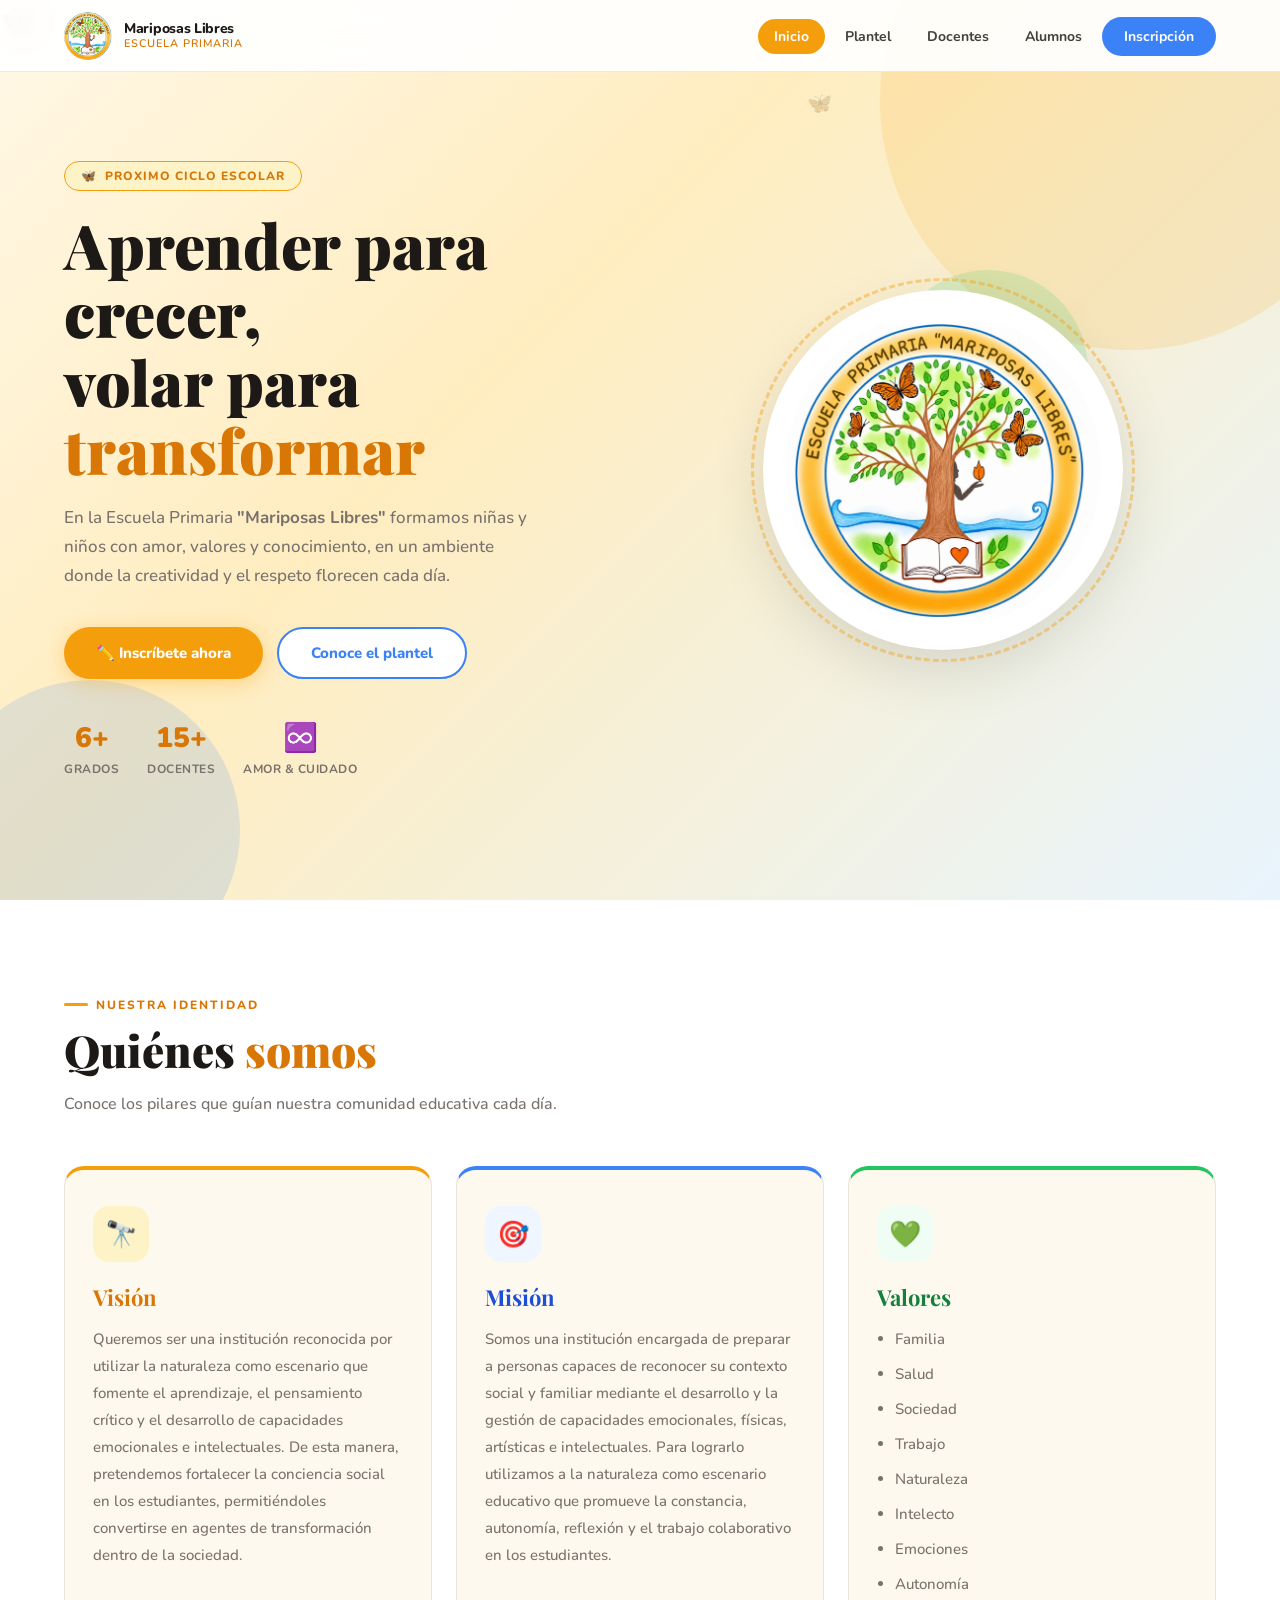
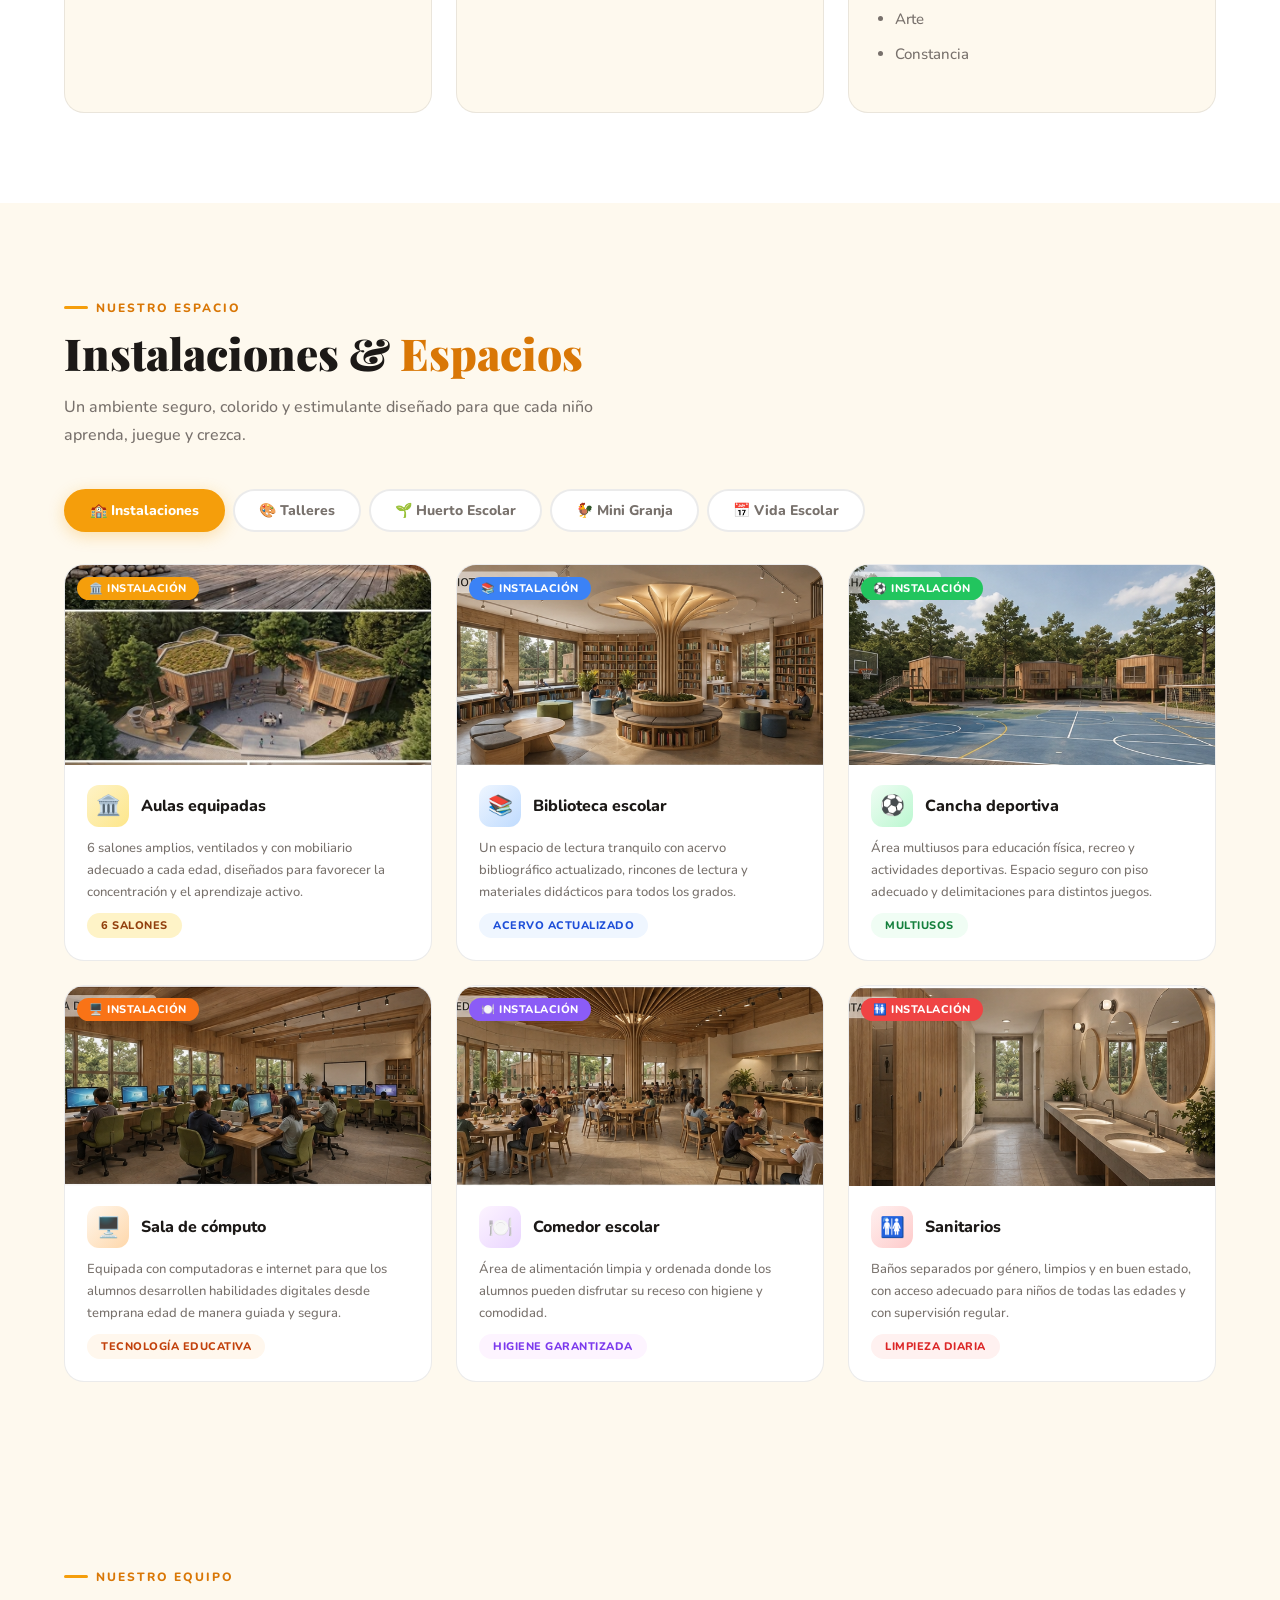
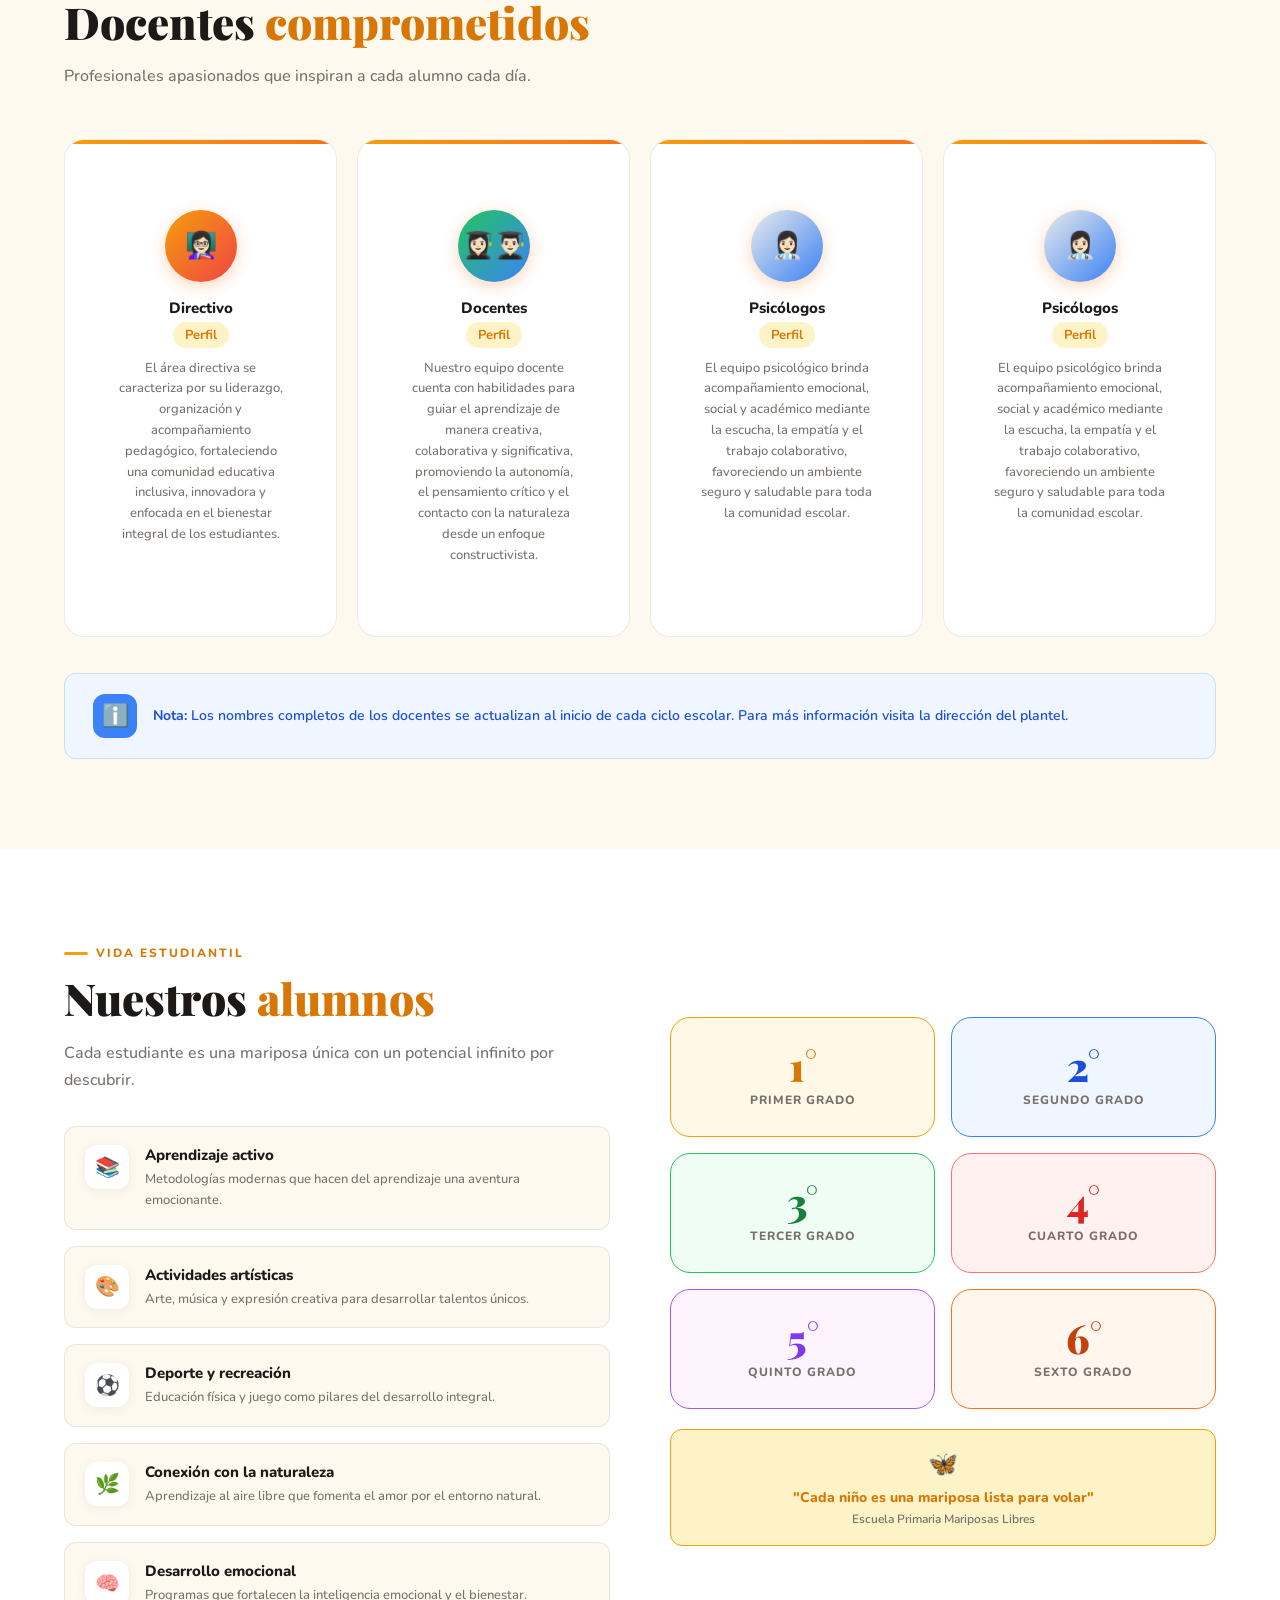
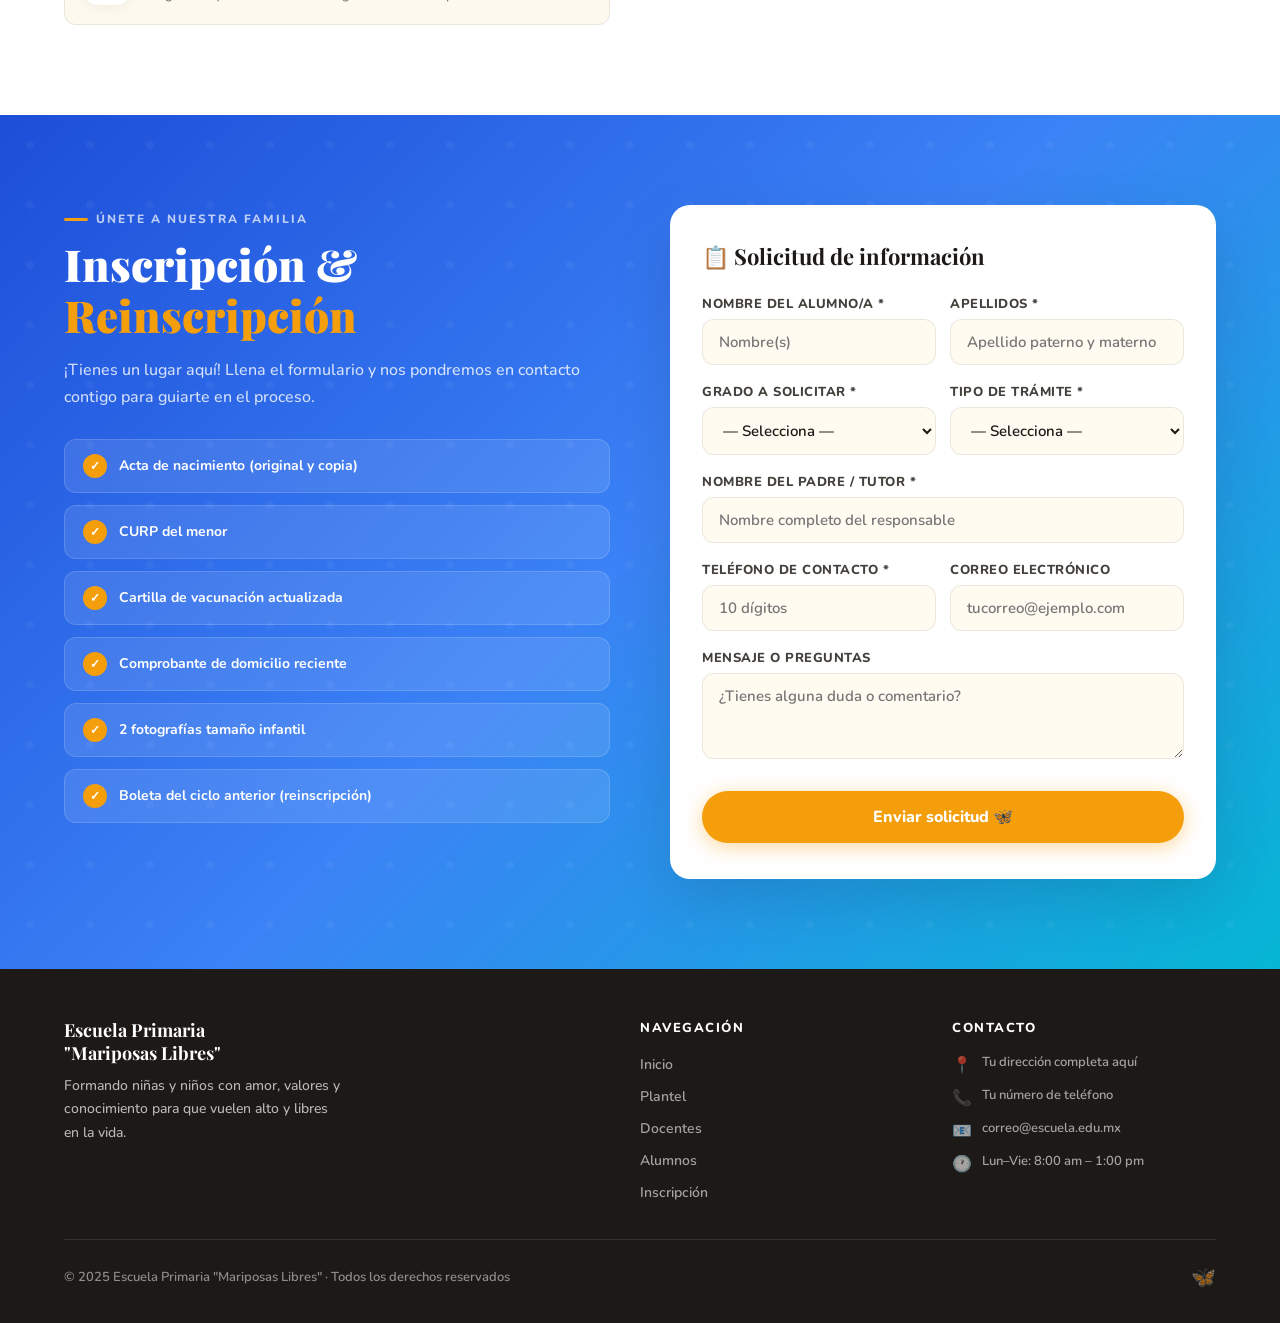
==== commit 16439911: "Correción de errores" ====
--- a/index.html
+++ b/index.html
@@ -3,7 +3,7 @@
 <head>
   <meta charset="UTF-8">
   <meta name="viewport" content="width=device-width, initial-scale=1.0">
-  <title>Escuela Primaria "Mariposas Libres"</title>
+  <title>Escuela Primaria "Mariposas Libres" <img src="logo.jpeg"></title>
 
   <!-- Google Fonts -->
   <link href="https://fonts.googleapis.com/css2?family=Nunito:wght@400;600;700;800;900&family=Playfair+Display:wght@700;900&display=swap" rel="stylesheet">
@@ -667,6 +667,36 @@
         </div><!-- /huerto-plantas -->
       </div>
     </div><!-- /granja-panel -->
+
+        <!-- ── PANEL 5: VIDA ESCOLAR — CRONOGRAMA ── -->
+    <div id="cronograma-panel" class="inst-panel">
+
+      <!-- Intro -->
+      <div class="crono-intro">
+        <div class="crono-intro-texto">
+          <div class="huerto-badge" style="background:#F0FDF4; border-color:#22C55E; color:#15803D; margin-bottom:14px;">
+            📅 Cronograma de Actividades
+          </div>
+          <h3 class="crono-titulo">Vida Escolar en <span>Mariposas Libres</span></h3>
+          <p class="crono-subtitulo">
+            En Mariposas Libres, cada experiencia forma parte del aprendizaje. A lo largo del ciclo escolar realizamos actividades que fortalecen la convivencia, el trabajo en equipo, la creatividad y el vínculo con la comunidad.
+          </p>
+        </div>
+        <div class="crono-estadisticas">
+          <div class="crono-stat">
+            <span class="crono-stat-num">11</span>
+            <span class="crono-stat-label">Actividades especiales</span>
+          </div>
+          <div class="crono-stat">
+            <span class="crono-stat-num">10</span>
+            <span class="crono-stat-label">Meses de aprendizaje</span>
+          </div>
+          <div class="crono-stat">
+            <span class="crono-stat-num">6</span>
+            <span class="crono-stat-label">Grados participantes</span>
+          </div>
+        </div>
+      </div>
  
                   <!-- Línea de tiempo del año escolar -->
       <div class="crono-timeline-label">📆 Calendario de actividades del año</div>
